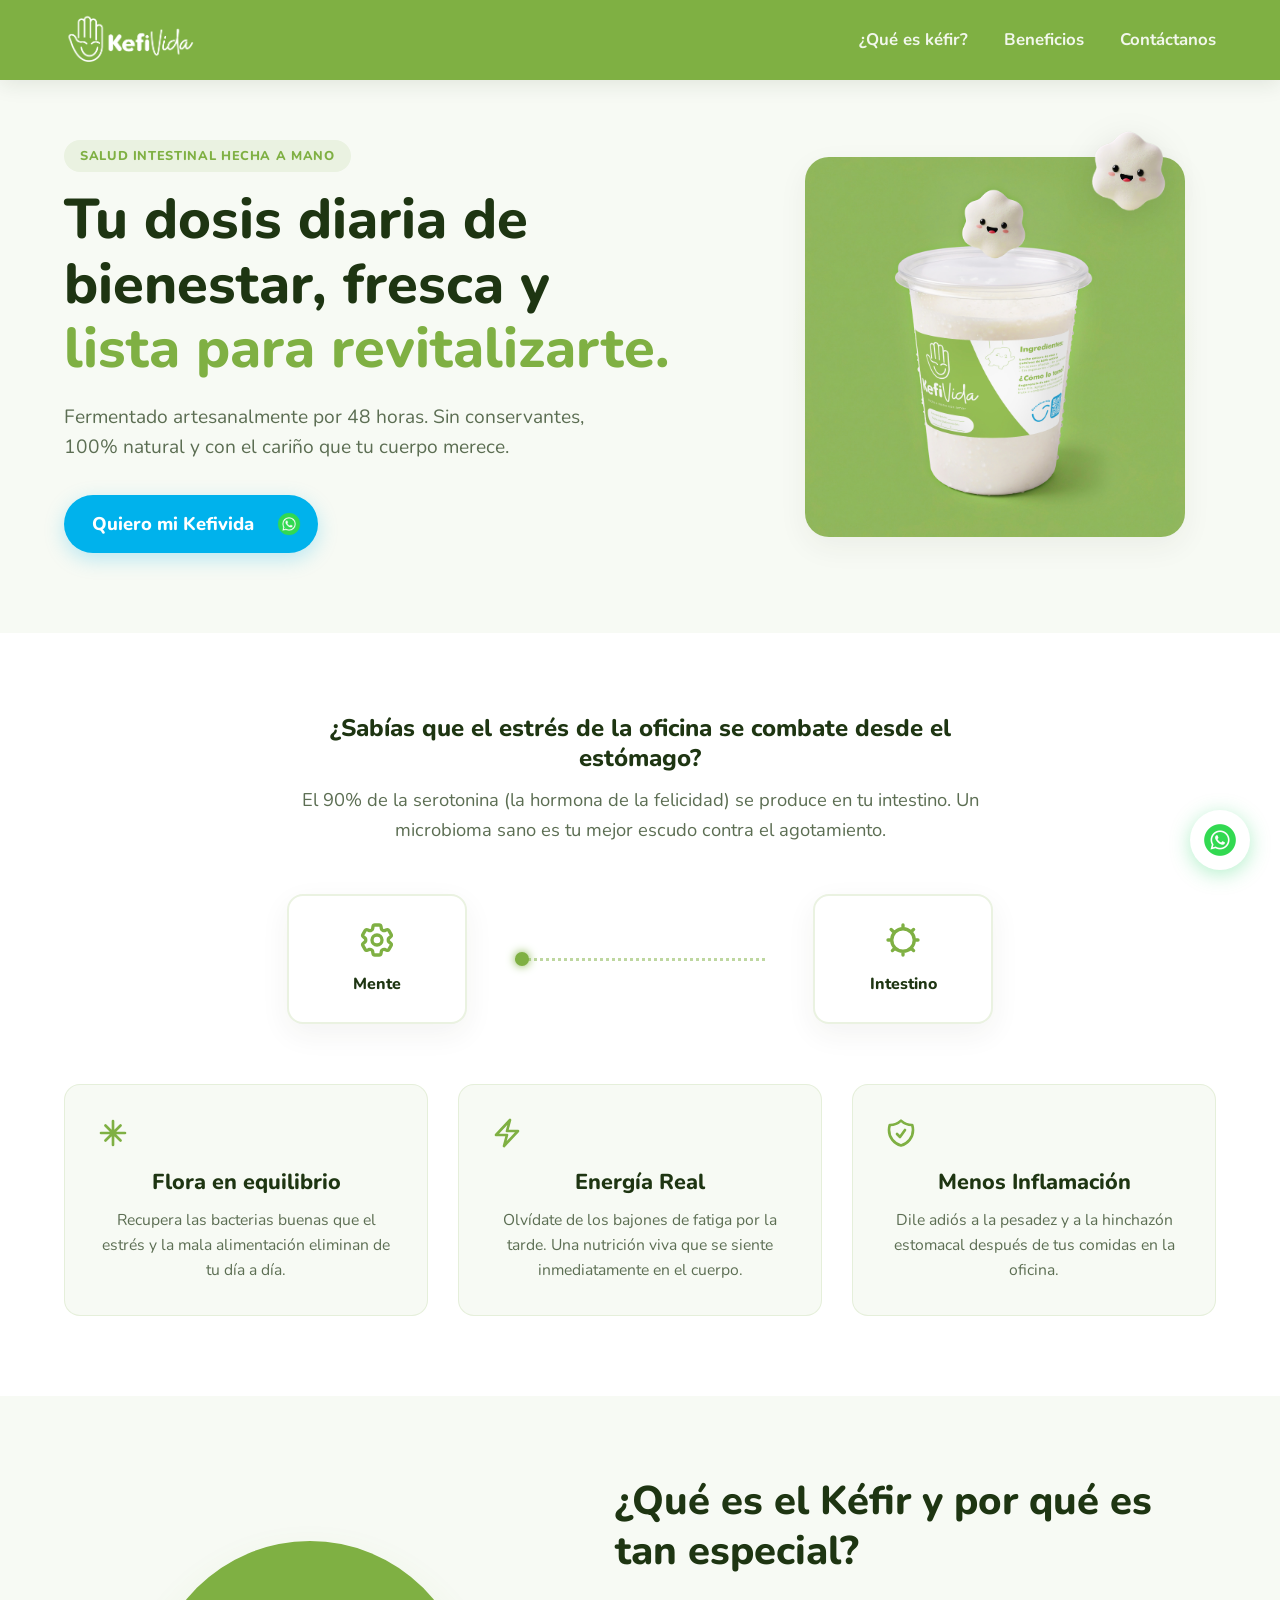
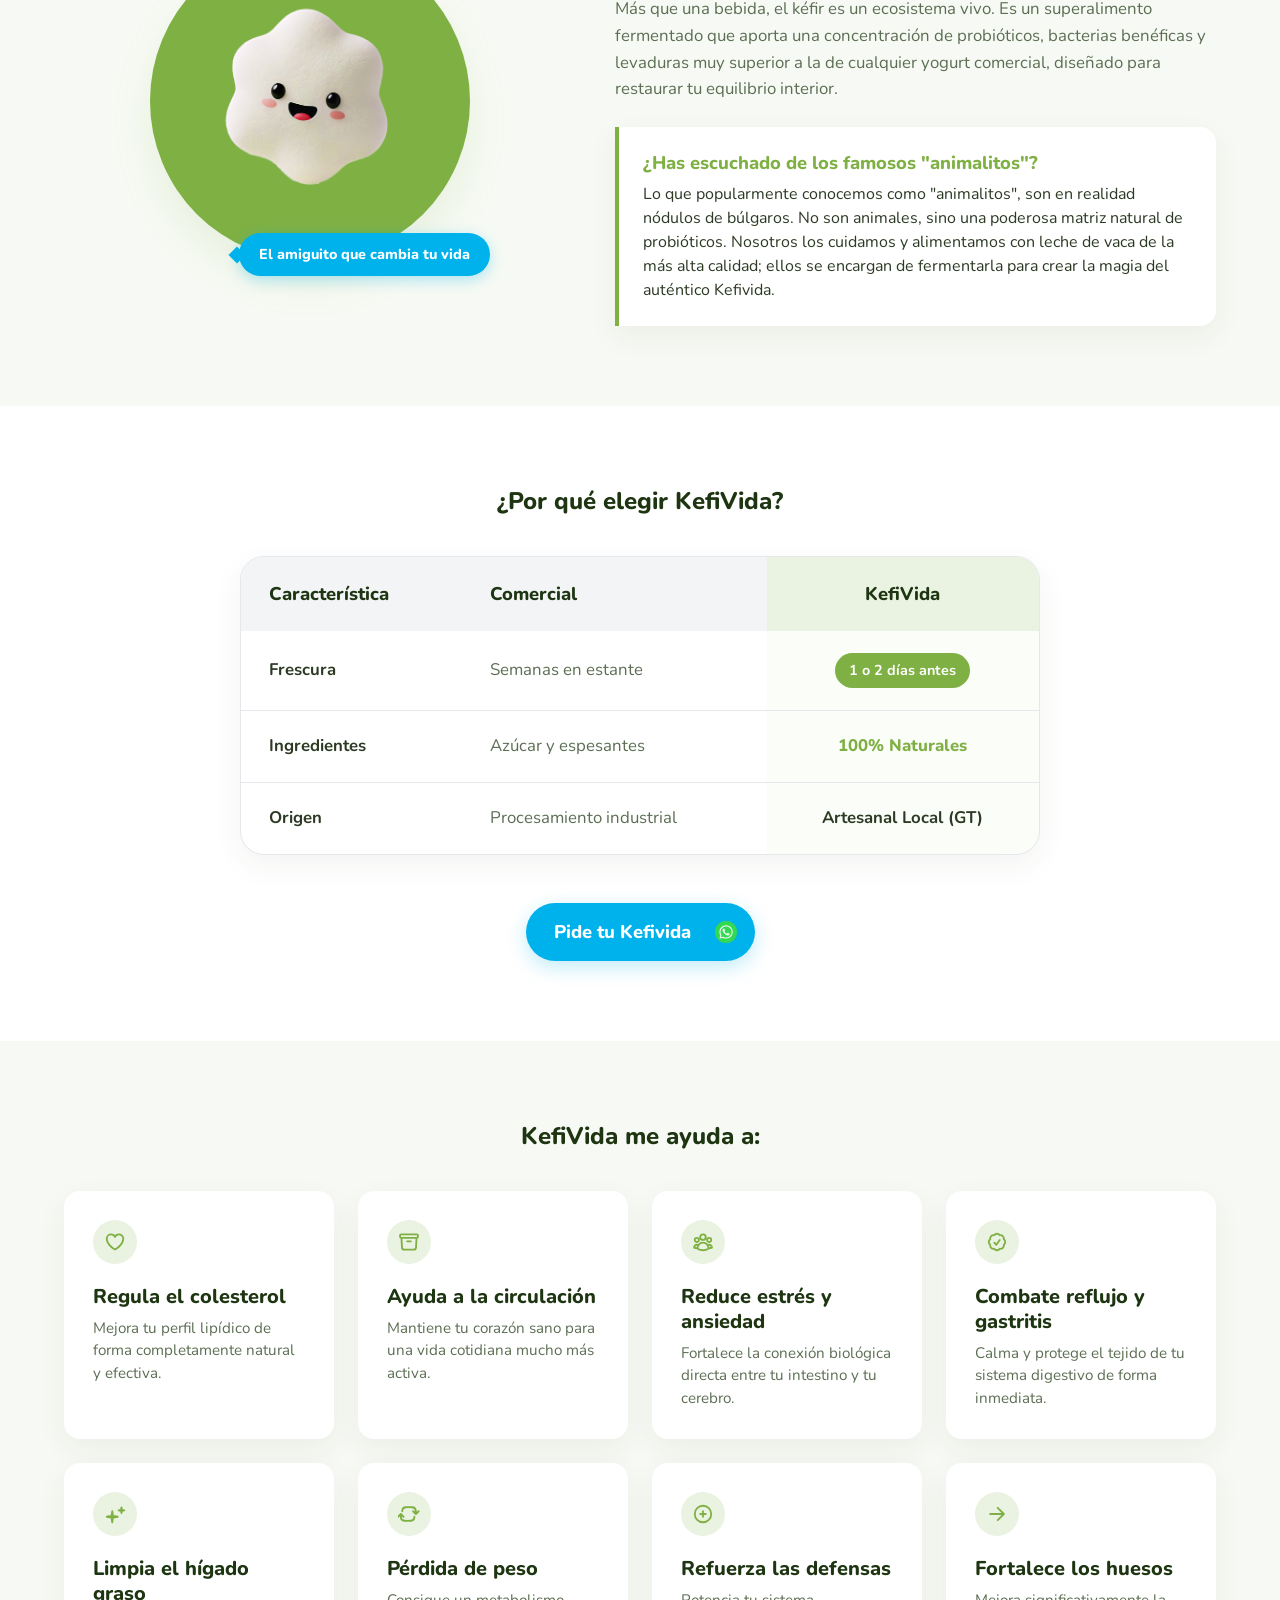
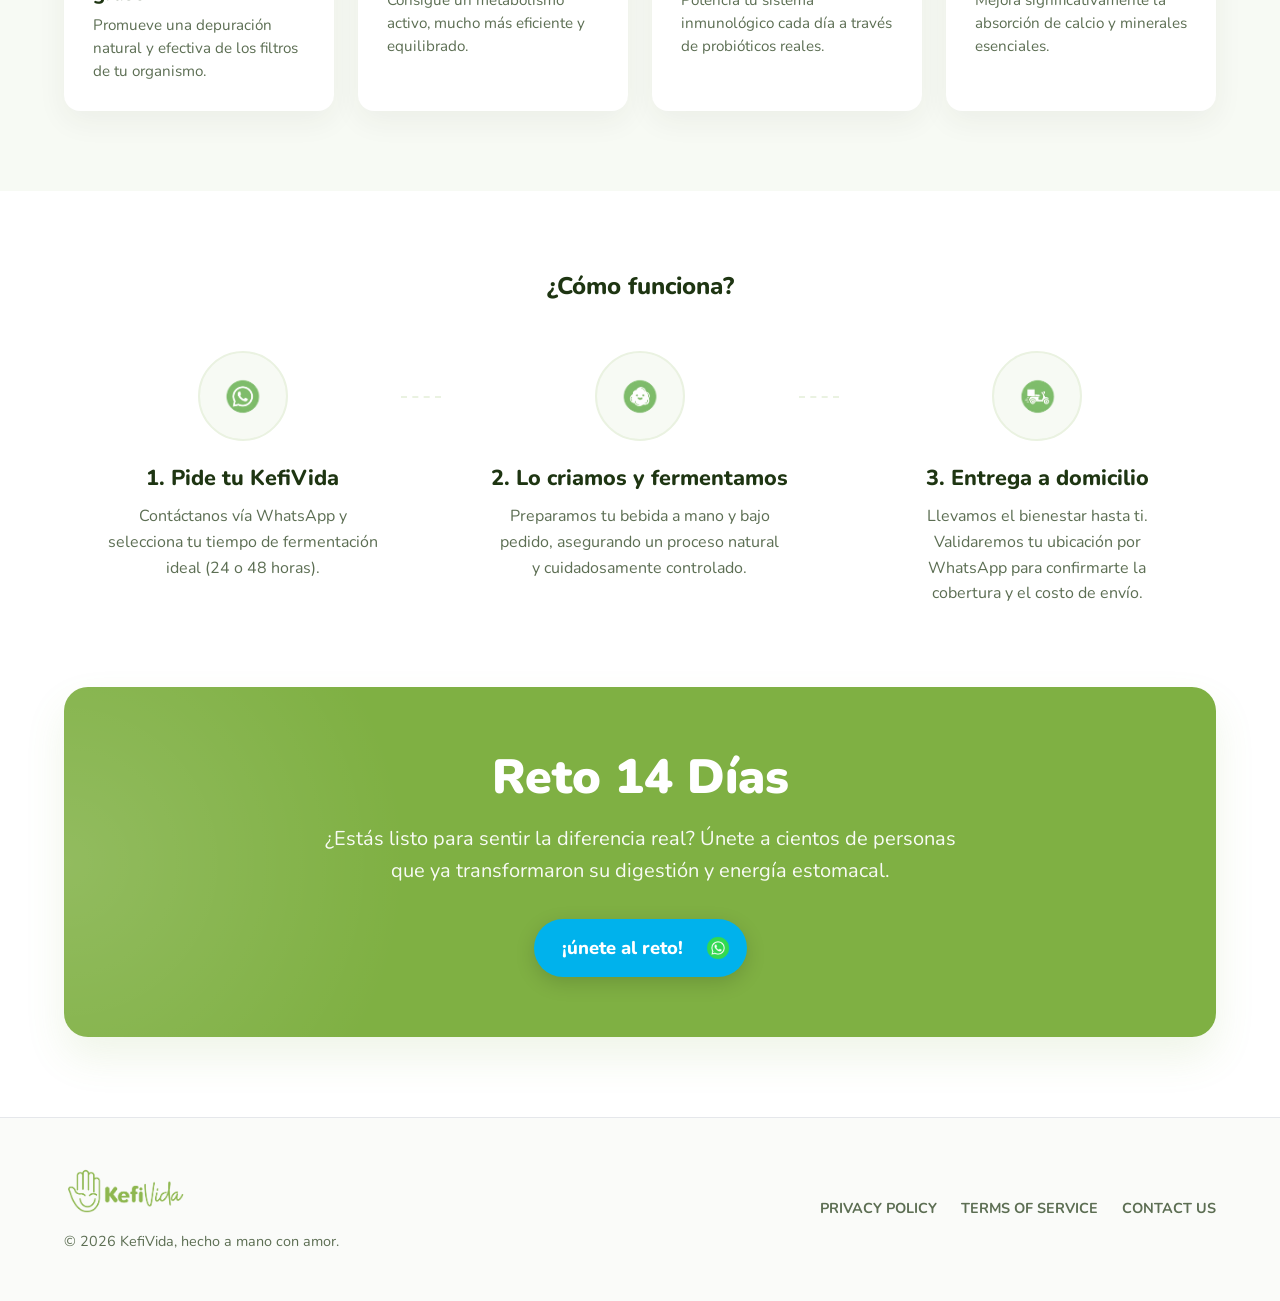
==== index.html @ 8f1ac63b "Add files via upload" ====
<!DOCTYPE html>
<html lang="es">
<head>
  <meta charset="UTF-8">
  <meta name="viewport" content="width=device-width, initial-scale=1.0">
  <!-- EDITAR TEXTO: Título en pestaña del navegador y SEO -->
  <title>KefiVida - Tu dosis diaria de bienestar, fresca y en tu puerta</title>
  <!-- EDITAR TEXTO: Descripción SEO en buscadores -->
  <meta name="description" content="KefiVida: Kéfir fermentado artesanalmente por 48 horas. Sin conservantes, 100% natural. Regula tu digestión, mejora tu energía y reduce el estrés de la oficina.">
  
  <!-- Open Graph / Social Media Preview -->
  <meta property="og:title" content="KefiVida - Kéfir de Calidad Artesanal">
  <meta property="og:description" content="Salud intestinal hecha a mano. Tu dosis diaria de bienestar, fresca y en la puerta de tu casa en Guatemala.">
  <meta property="og:image" content="./Fotos/Foto KefiVida.jpg">
  <meta property="og:type" content="website">

  <!-- Stylesheet -->
  <link rel="stylesheet" href="style.css">
</head>
<body>

  <!-- HEADER / CINTILLO DE INICIO VERDE -->
  <header>
    <div class="container navbar">
      <a href="#inicio" class="logo" aria-label="KefiVida Inicio">
        <!-- Logo horizontal blanco oficial -->
        <img src="./Fotos/Logo Horizontal_Blanco.png" alt="Logo de KefiVida" class="logo-header">
      </a>
      <nav aria-label="Navegación principal">
        <ul class="nav-menu">
          <!-- EDITAR TEXTO: Enlaces del menú (3 botones coherentes con el wireframe) -->
          <li class="nav-item"><a href="#que-es-kefir" class="nav-link">¿Qué es kéfir?</a></li>
          <li class="nav-item"><a href="#beneficios" class="nav-link">Beneficios</a></li>
          <li class="nav-item"><a href="https://wa.link/0gh0eg" class="nav-link" target="_blank" rel="noopener">Contáctanos</a></li>
        </ul>
      </nav>
      <button class="hamburger" aria-label="Abrir menú de navegación" aria-expanded="false">
        <span class="bar"></span>
        <span class="bar"></span>
        <span class="bar"></span>
      </button>
    </div>
  </header>

  <!-- HERO SECTION -->
  <section class="hero" id="inicio">
    <div class="container hero-grid">
      <div class="hero-content">
        <!-- EDITAR TEXTO: Cintillo/Badge pequeño arriba del título -->
        <span class="badge-small">Salud intestinal hecha a mano</span>
        
        <!-- EDITAR TEXTO: Título Principal del Hero -->
        <h1 class="hero-title">Tu dosis diaria de bienestar, fresca y <span>lista para revitalizarte.</span></h1>
        
        <!-- EDITAR TEXTO: Descripción o Subtítulo del Hero -->
        <p class="hero-desc">Fermentado artesanalmente por 48 horas. Sin conservantes, 100% natural y con el cariño que tu cuerpo merece.</p>
        
        <!-- Botón CTA con formato de cápsula celeste e imagen de WhatsApp oficial a la derecha -->
        <a href="https://wa.link/0gh0eg" class="btn-primary" target="_blank" rel="noopener">
          <!-- EDITAR TEXTO: Texto del botón principal -->
          Quiero mi Kefivida
          <span class="wa-icon-circle">
            <img src="./Fotos/logo whatsapp.webp" alt="WhatsApp">
          </span>
        </a>
      </div>
      <div class="hero-image-container">
        <div class="hero-bg-blob"></div>
        <div class="hero-img-wrapper">
          <img src="./Fotos/Foto KefiVida.jpg" alt="Envase de KefiVida fresco" class="hero-product-img">
          <!-- Mascota flotante -->
          <img src="./Fotos/Nódulo.png" alt="Mascota KefiVida" class="hero-mascot-img">
        </div>
      </div>
    </div>
  </section>

  <!-- STRESS & INTESTINE CONNECTION -->
  <section class="stress-section section-padding fade-in-section" id="que-es-kefir">
    <div class="container text-center">
      <div class="stress-header">
        <!-- EDITAR TEXTO: Pregunta/Título de Sección de Estrés -->
        <h2>¿Sabías que el estrés de la oficina se combate desde el estómago?</h2>
        <!-- EDITAR TEXTO: Descripción de la relación estrés e intestino -->
        <p>El 90% de la serotonina (la hormona de la felicidad) se produce en tu intestino. Un microbioma sano es tu mejor escudo contra el agotamiento.</p>
      </div>

      <!-- Brain-Gut Connector Graphic -->
      <div class="diagram-container">
        <div class="diagram-node">
          <!-- Brain / Mind SVG Icon -->
          <svg fill="none" stroke="currentColor" stroke-width="2" viewBox="0 0 24 24" xmlns="http://www.w3.org/2000/svg">
            <path stroke-linecap="round" stroke-linejoin="round" d="M9.594 3.94c.09-.542.56-.94 1.11-.94h2.593c.55 0 1.02.398 1.11.94l.213 1.281c.063.374.313.686.645.87.074.04.147.083.22.127.324.196.72.257 1.075.124l1.217-.456a1.125 1.125 0 0 1 1.37.49l1.296 2.247a1.125 1.125 0 0 1-.26 1.43l-1.003.828c-.293.241-.438.613-.43.992a7.723 7.723 0 0 1 0 .255c-.008.378.137.75.43.991l1.004.827c.424.35.534.954.26 1.43l-1.297 2.247a1.125 1.125 0 0 1-1.369.491l-1.217-.456c-.355-.133-.75-.072-1.076.124a6.47 6.47 0 0 1-.22.128c-.331.183-.581.495-.644.869l-.213 1.281c-.09.543-.56.94-1.11.94h-2.594c-.55 0-1.019-.398-1.11-.94l-.213-1.281c-.062-.374-.312-.686-.644-.87a6.52 6.52 0 0 1-.22-.127c-.325-.196-.72-.257-1.076-.124l-1.217.456a1.125 1.125 0 0 1-1.369-.49l-1.297-2.247a1.125 1.125 0 0 1 .26-1.43l1.004-.827c.292-.24.437-.613.43-.991a6.932 6.932 0 0 1 0-.255c.007-.38-.138-.751-.43-.992l-1.004-.827a1.125 1.125 0 0 1-.26-1.43l1.297-2.247a1.125 1.125 0 0 1 1.37-.491l1.216.456c.356.133.751.072 1.076-.124.072-.044.146-.086.22-.128.332-.183.582-.495.644-.869l.214-1.28Z"></path>
            <path stroke-linecap="round" stroke-linejoin="round" d="M15 12a3 3 0 1 1-6 0 3 3 0 0 1 6 0Z"></path>
          </svg>
          <!-- EDITAR TEXTO: Nodo Mente -->
          <span>Mente</span>
        </div>
        <div class="diagram-connector">
          <div class="dotted-line"></div>
          <div class="pulse-dot"></div>
        </div>
        <div class="diagram-node">
          <!-- Intestines SVG Icon -->
          <svg fill="none" stroke="currentColor" stroke-width="2" viewBox="0 0 24 24" xmlns="http://www.w3.org/2000/svg">
            <path stroke-linecap="round" stroke-linejoin="round" d="M12 3v2.25m6.364.386-1.591 1.591M21 12h-2.25m-.386 6.364-1.591-1.591M12 18.75V21m-4.773-4.227-1.591 1.591M3 12h2.25m-.386-6.364 1.591 1.591M12 18.75c-3.728 0-6.75-3.022-6.75-6.75S8.272 5.25 12 5.25 18.75 8.272 18.75 12s-3.022 6.75-6.75 6.75Z"></path>
          </svg>
          <!-- EDITAR TEXTO: Nodo Intestino -->
          <span>Intestino</span>
        </div>
      </div>

      <!-- State cards -->
      <div class="stress-cards">
        <div class="stress-card">
          <div class="stress-card-icon">
            <svg fill="none" stroke="currentColor" stroke-width="2" viewBox="0 0 24 24" xmlns="http://www.w3.org/2000/svg">
              <path stroke-linecap="round" stroke-linejoin="round" d="M12 3v18M3 12h18M6.343 6.343l11.314 11.314M6.343 17.657l11.314-11.314"></path>
            </svg>
          </div>
          <!-- EDITAR TEXTO: Tarjeta 1 - Título -->
          <h3>Flora en equilibrio</h3>
          <!-- EDITAR TEXTO: Tarjeta 1 - Descripción -->
          <p>Recupera las bacterias buenas que el estrés y la mala alimentación eliminan de tu día a día.</p>
        </div>
        <div class="stress-card">
          <div class="stress-card-icon">
            <svg fill="none" stroke="currentColor" stroke-width="2" viewBox="0 0 24 24" xmlns="http://www.w3.org/2000/svg">
              <path stroke-linecap="round" stroke-linejoin="round" d="M3.75 13.5l10.5-11.25L12 10.5h8.25L9.75 21.75 12 13.5H3.75z"></path>
            </svg>
          </div>
          <!-- EDITAR TEXTO: Tarjeta 2 - Título -->
          <h3>Energía Real</h3>
          <!-- EDITAR TEXTO: Tarjeta 2 - Descripción -->
          <p>Olvídate de los bajones de fatiga por la tarde. Una nutrición viva que se siente inmediatamente en el cuerpo.</p>
        </div>
        <div class="stress-card">
          <div class="stress-card-icon">
            <svg fill="none" stroke="currentColor" stroke-width="2" viewBox="0 0 24 24" xmlns="http://www.w3.org/2000/svg">
              <path stroke-linecap="round" stroke-linejoin="round" d="M9 12.75L11.25 15 15 9.75m-3-7.036A11.959 11.959 0 013.598 6 11.99 11.99 0 003 9.749c0 5.592 3.824 10.29 9 11.623 5.176-1.332 9-6.03 9-11.622 0-1.31-.21-2.57-.598-3.751h-.152c-3.196 0-6.1-1.248-8.25-3.285z"></path>
            </svg>
          </div>
          <!-- EDITAR TEXTO: Tarjeta 3 - Título -->
          <h3>Menos Inflamación</h3>
          <!-- EDITAR TEXTO: Tarjeta 3 - Descripción -->
          <p>Dile adiós a la pesadez y a la hinchazón estomacal después de tus comidas en la oficina.</p>
        </div>
      </div>
    </div>
  </section>

  <!-- WHAT IS KEFIR & MASCOT -->
  <section class="about-section section-padding fade-in-section">
    <div class="container about-grid">
      <div class="about-image-wrapper">
        <div class="about-circle-bg">
          <!-- Mascota con animaciones de entrada, caricia y clic -->
          <img src="./Fotos/Nódulo.png" alt="El amiguito KefiVida" class="about-mascot-img">
          <!-- EDITAR TEXTO: Globo de diálogo de la mascota -->
          <div class="speech-bubble">El amiguito que cambia tu vida</div>
        </div>
      </div>
      <div class="about-content">
        <!-- EDITAR TEXTO: Título sección informativa -->
        <h2>¿Qué es el Kéfir y por qué es tan especial?</h2>
        <!-- EDITAR TEXTO: Párrafo sección informativa -->
        <p>Más que una bebida, el kéfir es un ecosistema vivo. Es un superalimento fermentado que aporta una concentración de probióticos, bacterias benéficas y levaduras muy superior a la de cualquier yogurt comercial, diseñado para restaurar tu equilibrio interior.</p>
        
        <div class="callout-box">
          <!-- EDITAR TEXTO: Título caja destacada (búlgaros) -->
          <h4>¿Has escuchado de los famosos "animalitos"?</h4>
          <!-- EDITAR TEXTO: Contenido caja destacada -->
          <p>Lo que popularmente conocemos como "animalitos", son en realidad nódulos de búlgaros. No son animales, sino una poderosa matriz natural de probióticos. Nosotros los cuidamos y alimentamos con leche de vaca de la más alta calidad; ellos se encargan de fermentarla para crear la magia del auténtico Kefivida.</p>
        </div>
      </div>
    </div>
  </section>

  <!-- COMPARISON TABLE SECTION -->
  <section class="comparison-section section-padding fade-in-section">
    <div class="container text-center">
      <!-- EDITAR TEXTO: Título sección comparativa -->
      <h2>¿Por qué elegir KefiVida?</h2>
      
      <div class="table-wrapper">
        <table class="comparison-table">
          <thead>
            <tr>
              <!-- EDITAR TEXTO: Encabezados de la tabla -->
              <th>Característica</th>
              <th>Comercial</th>
              <th>KefiVida</th>
            </tr>
          </thead>
          <tbody>
            <tr>
              <!-- EDITAR TEXTO: Fila Frescura -->
              <td><strong>Frescura</strong></td>
              <td>Semanas en estante</td>
              <td><span class="badge-green">1 o 2 días antes</span></td>
            </tr>
            <tr>
              <!-- EDITAR TEXTO: Fila Ingredientes -->
              <td><strong>Ingredientes</strong></td>
              <td>Azúcar y espesantes</td>
              <td><span class="text-green-bold">100% Naturales</span></td>
            </tr>
            <tr>
              <!-- EDITAR TEXTO: Fila Origen -->
              <td><strong>Origen</strong></td>
              <td>Procesamiento industrial</td>
              <td>Artesanal Local (GT)</td>
            </tr>
          </tbody>
        </table>
      </div>

      <!-- Botón CTA con formato de cápsula celeste e imagen de WhatsApp oficial a la derecha -->
      <a href="https://wa.link/0gh0eg" class="btn-primary" target="_blank" rel="noopener">
        <!-- EDITAR TEXTO: Texto del botón de la tabla -->
        Pide tu Kefivida
        <span class="wa-icon-circle">
          <img src="./Fotos/logo whatsapp.webp" alt="WhatsApp">
        </span>
      </a>
    </div>
  </section>

  <!-- BENEFITS GRID -->
  <section class="benefits-section section-padding fade-in-section" id="beneficios">
    <div class="container">
      <!-- EDITAR TEXTO: Título sección de beneficios -->
      <h2 class="text-center benefits-title">KefiVida me ayuda a:</h2>
      
      <div class="benefits-grid">
        <!-- Benefit 1: Colesterol -->
        <div class="benefit-card">
          <div class="benefit-icon">
            <svg fill="none" stroke="currentColor" stroke-width="2" viewBox="0 0 24 24" xmlns="http://www.w3.org/2000/svg">
              <path stroke-linecap="round" stroke-linejoin="round" d="M21 8.25c0-2.485-2.099-4.5-4.688-4.5-1.935 0-3.597 1.126-4.312 2.733-.715-1.607-2.377-2.733-4.313-2.733C5.1 3.75 3 5.765 3 8.25c0 7.22 9 12 9 12s9-4.78 9-12z"></path>
            </svg>
          </div>
          <!-- EDITAR TEXTO: Beneficio 1 -->
          <h3>Regula el colesterol</h3>
          <p>Mejora tu perfil lipídico de forma completamente natural y efectiva.</p>
        </div>

        <!-- Benefit 2: Circulación -->
        <div class="benefit-card">
          <div class="benefit-icon">
            <svg fill="none" stroke="currentColor" stroke-width="2" viewBox="0 0 24 24" xmlns="http://www.w3.org/2000/svg">
              <path stroke-linecap="round" stroke-linejoin="round" d="M20.25 7.5l-.625 10.632a2.25 2.25 0 01-2.247 2.118H6.622a2.25 2.25 0 01-2.247-2.118L3.75 7.5M10 11.25h4M3.375 7.5h17.25c.621 0 1.125-.504 1.125-1.125v-1.5c0-.621-.504-1.125-1.125-1.125H3.375c-.621 0-1.125.504-1.125 1.125v1.5c0 .621.504 1.125 1.125 1.125z"></path>
            </svg>
          </div>
          <!-- EDITAR TEXTO: Beneficio 2 -->
          <h3>Ayuda a la circulación</h3>
          <p>Mantiene tu corazón sano para una vida cotidiana mucho más activa.</p>
        </div>

        <!-- Benefit 3: Estrés y Ansiedad -->
        <div class="benefit-card">
          <div class="benefit-icon">
            <svg fill="none" stroke="currentColor" stroke-width="2" viewBox="0 0 24 24" xmlns="http://www.w3.org/2000/svg">
              <path stroke-linecap="round" stroke-linejoin="round" d="M18 18.72a9.094 9.094 0 003.741-.479 3 3 0 00-4.682-2.72m.94 3.198l.001.031c0 .225-.012.447-.037.666A11.944 11.944 0 0112 21c-2.17 0-4.207-.576-5.963-1.584A6.062 6.062 0 016 18.719m12 0a5.971 5.971 0 00-.941-3.197m0 0A5.995 5.995 0 0012 12.75a5.995 5.995 0 00-5.058 2.772m0 0a3 3 0 00-4.681 2.72 8.986 8.986 0 003.74.477m.94-3.197a5.971 5.971 0 00-.94 3.197M15 6.75a3 3 0 11-6 0 3 3 0 016 0zm6 3a2.25 2.25 0 11-4.5 0 2.25 2.25 0 014.5 0zm-13.5 0a2.25 2.25 0 11-4.5 0 2.25 2.25 0 014.5 0z"></path>
            </svg>
          </div>
          <!-- EDITAR TEXTO: Beneficio 3 -->
          <h3>Reduce estrés y ansiedad</h3>
          <p>Fortalece la conexión biológica directa entre tu intestino y tu cerebro.</p>
        </div>

        <!-- Benefit 4: Reflujo y Gastritis -->
        <div class="benefit-card">
          <div class="benefit-icon">
            <svg fill="none" stroke="currentColor" stroke-width="2" viewBox="0 0 24 24" xmlns="http://www.w3.org/2000/svg">
              <path stroke-linecap="round" stroke-linejoin="round" d="M9 12.75L11.25 15 15 9.75M21 12c0 1.268-.63 2.39-1.593 3.068a3.745 3.745 0 01-1.043 3.296 3.745 3.745 0 01-3.296 1.043A3.745 3.745 0 0112 21c-1.268 0-2.39-.63-3.068-1.593a3.746 3.746 0 01-3.296-1.043 3.745 3.745 0 01-1.043-3.296A3.745 3.745 0 013 12c0-1.268.63-2.39 1.593-3.068a3.745 3.745 0 011.043-3.296 3.746 3.746 0 013.296-1.043A3.746 3.746 0 0112 3c1.268 0 2.39.63 3.068 1.593a3.746 3.746 0 013.296 1.043 3.746 3.746 0 011.043 3.296A3.745 3.745 0 0121 12z"></path>
            </svg>
          </div>
          <!-- EDITAR TEXTO: Beneficio 4 -->
          <h3>Combate reflujo y gastritis</h3>
          <p>Calma y protege el tejido de tu sistema digestivo de forma inmediata.</p>
        </div>

        <!-- Benefit 5: Hígado Graso -->
        <div class="benefit-card">
          <div class="benefit-icon">
            <svg fill="none" stroke="currentColor" stroke-width="2" viewBox="0 0 24 24" xmlns="http://www.w3.org/2000/svg">
              <path stroke-linecap="round" stroke-linejoin="round" d="M9.813 15.904L9 21l-.813-5.096L3 15l5.187-.813L9 9l.813 5.187L15 15l-5.187.813zM19.071 4.929l-.429 2.679-2.679.429 2.679.429.429 2.679.429-2.679 2.679-.429-2.679-.429-.429-2.679z"></path>
            </svg>
          </div>
          <!-- EDITAR TEXTO: Beneficio 5 -->
          <h3>Limpia el hígado graso</h3>
          <p>Promueve una depuración natural y efectiva de los filtros de tu organismo.</p>
        </div>

        <!-- Benefit 6: Peso -->
        <div class="benefit-card">
          <div class="benefit-icon">
            <svg fill="none" stroke="currentColor" stroke-width="2" viewBox="0 0 24 24" xmlns="http://www.w3.org/2000/svg">
              <path stroke-linecap="round" stroke-linejoin="round" d="M19.5 12c0-1.232-.046-2.453-.138-3.662a4.006 4.006 0 00-3.7-3.7 48.656 48.656 0 00-7.324 0 4.006 4.006 0 00-3.7 3.7c-.017.22-.032.441-.046.662M19.5 12l3-3m-3 3l-3-3M3 12c0 1.232.046 2.453.138 3.662a4.006 4.006 0 003.7 3.7 48.656 48.656 0 007.324 0 4.006 4.006 0 003.7-3.7c.017-.22.032-.441.046-.662M3 12l3 3m-3-3l-3 3"></path>
            </svg>
          </div>
          <!-- EDITAR TEXTO: Beneficio 6 -->
          <h3>Pérdida de peso</h3>
          <p>Consigue un metabolismo activo, mucho más eficiente y equilibrado.</p>
        </div>

        <!-- Benefit 7: Defensas -->
        <div class="benefit-card">
          <div class="benefit-icon">
            <svg fill="none" stroke="currentColor" stroke-width="2" viewBox="0 0 24 24" xmlns="http://www.w3.org/2000/svg">
              <path stroke-linecap="round" stroke-linejoin="round" d="M12 9v6m3-3H9m12 0a9 9 0 11-18 0 9 9 0 0118 0z"></path>
            </svg>
          </div>
          <!-- EDITAR TEXTO: Beneficio 7 -->
          <h3>Refuerza las defensas</h3>
          <p>Potencia tu sistema inmunológico cada día a través de probióticos reales.</p>
        </div>

        <!-- Benefit 8: Huesos -->
        <div class="benefit-card">
          <div class="benefit-icon">
            <svg fill="none" stroke="currentColor" stroke-width="2" viewBox="0 0 24 24" xmlns="http://www.w3.org/2000/svg">
              <path stroke-linecap="round" stroke-linejoin="round" d="M4.5 12h15m0 0l-6.75-6.75M19.5 12l-6.75 6.75"></path>
            </svg>
          </div>
          <!-- EDITAR TEXTO: Beneficio 8 -->
          <h3>Fortalece los huesos</h3>
          <p>Mejora significativamente la absorción de calcio y minerales esenciales.</p>
        </div>
      </div>
    </div>
  </section>

  <!-- HOW IT WORKS SECTION -->
  <section class="how-section section-padding fade-in-section" id="como-funciona">
    <div class="container text-center">
      <!-- EDITAR TEXTO: Título de cómo funciona -->
      <h2>¿Cómo funciona?</h2>
      
      <div class="how-steps">
        <div class="how-step">
          <!-- Círculo que contiene la nueva imagen oficial de Pedido por WhatsApp -->
          <div class="how-icon-wrapper">
            <img src="./Fotos/Icono_Pedido por whatsapp.png" alt="Icono de pedido por WhatsApp" class="how-step-icon">
          </div>
          <!-- EDITAR TEXTO: Paso 1 -->
          <h3>1. Pide tu KefiVida</h3>
          <p>Contáctanos vía WhatsApp y selecciona tu tiempo de fermentación ideal (24 o 48 horas).</p>
        </div>

        <div class="how-step">
          <!-- Círculo que contiene la nueva imagen oficial de Preparación -->
          <div class="how-icon-wrapper">
            <img src="./Fotos/Icono_Preparación.png" alt="Icono de preparación" class="how-step-icon">
          </div>
          <!-- EDITAR TEXTO: Paso 2 (Corregido ortográficamente) -->
          <h3>2. Lo criamos y fermentamos</h3>
          <p>Preparamos tu bebida a mano y bajo pedido, asegurando un proceso natural y cuidadosamente controlado.</p>
        </div>

        <div class="how-step">
          <!-- Círculo que contiene la nueva imagen oficial de Delivery -->
          <div class="how-icon-wrapper">
            <img src="./Fotos/Icono_Delivery.png" alt="Icono de delivery" class="how-step-icon">
          </div>
          <!-- EDITAR TEXTO: Paso 3 (Corregido ortográficamente) -->
          <h3>3. Entrega a domicilio</h3>
          <p>Llevamos el bienestar hasta ti. Validaremos tu ubicación por WhatsApp para confirmarte la cobertura y el costo de envío.</p>
        </div>
      </div>
    </div>
  </section>

  <!-- CTA RETO 14 DIAS -->
  <section class="cta-section container fade-in-section">
    <div class="cta-box">
      <!-- EDITAR TEXTO: Título del reto -->
      <h2>Reto 14 Días</h2>
      <!-- EDITAR TEXTO: Subtítulo del reto -->
      <p>¿Estás listo para sentir la diferencia real? Únete a cientos de personas que ya transformaron su digestión y energía estomacal.</p>
      
      <!-- Botón CTA con formato de cápsula celeste e imagen de WhatsApp oficial a la derecha -->
      <a href="https://wa.link/0gh0eg" class="btn-primary" target="_blank" rel="noopener">
        <!-- EDITAR TEXTO: Texto del botón del reto -->
        ¡únete al reto!
        <span class="wa-icon-circle">
          <img src="./Fotos/logo whatsapp.webp" alt="WhatsApp">
        </span>
      </a>
    </div>
  </section>

  <!-- FLOATING WHATSAPP BUTTON -->
  <a href="https://wa.link/0gh0eg" class="whatsapp-float" target="_blank" rel="noopener" aria-label="Enviar mensaje por WhatsApp">
    <img src="./Fotos/logo whatsapp.webp" alt="WhatsApp">
  </a>

  <!-- FOOTER -->
  <footer>
    <div class="container footer-content">
      <div class="footer-left">
        <a href="#inicio" aria-label="KefiVida Logo Footer">
          <!-- Logo horizontal verde original oficial -->
          <img src="./Fotos/Logo Horizontal.png" alt="Logo de KefiVida" class="footer-logo">
        </a>
        <p>&copy; 2026 KefiVida, hecho a mano con amor.</p>
      </div>
      <nav aria-label="Enlaces secundarios y legales">
        <ul class="footer-menu">
          <li><a href="#" class="footer-link">PRIVACY POLICY</a></li>
          <li><a href="#" class="footer-link">TERMS OF SERVICE</a></li>
          <li><a href="https://wa.link/0gh0eg" class="footer-link" target="_blank" rel="noopener">CONTACT US</a></li>
        </ul>
      </nav>
    </div>
  </footer>

  <!-- Script -->
  <script src="app.js"></script>
</body>
</html>
---- style.css ----
@import url('https://fonts.googleapis.com/css2?family=Nunito:wght@400;500;600;700;800;900&display=swap');

:root {
  /* Color Palette */
  --primary: #7FB043;
  --primary-hover: #6C9A35;
  --primary-dark: #1E3512;
  --primary-light: #F7FAF4;
  --primary-soft: #EAF2E1;
  
  /* Buttons CTA Colors */
  --accent: #00B2EC; /* Celeste/Azul brillante del WireFrame */
  --accent-hover: #0093C2;
  --wa-green: #25D366; /* Verde WhatsApp */
  --wa-green-hover: #20BA5A;

  /* Text Colors */
  --text-main: #2C3A24;
  --text-muted: #5C6E53;
  --white: #FFFFFF;
  --gray-light: #F3F4F6;
  --gray-border: #E5E7EB;
  
  /* Layout & Typography */
  --font-family: 'Nunito', sans-serif;
  --max-width: 1200px;
  --radius-sm: 8px;
  --radius-md: 16px;
  --radius-lg: 24px;
  --radius-pill: 50px;
  --shadow: 0 10px 30px rgba(44, 58, 36, 0.06);
  --shadow-hover: 0 20px 40px rgba(127, 176, 67, 0.12);
  --transition: all 0.3s cubic-bezier(0.4, 0, 0.2, 1);
}

/* Reset & Base Styles */
*, *::before, *::after {
  box-sizing: border-box;
  margin: 0;
  padding: 0;
}

html {
  scroll-behavior: smooth;
  font-size: 16px;
}

body {
  font-family: var(--font-family);
  color: var(--text-main);
  background-color: var(--white);
  line-height: 1.6;
  overflow-x: hidden;
  -webkit-font-smoothing: antialiased;
}

h1, h2, h3, h4, h5, h6 {
  font-family: var(--font-family);
  color: var(--primary-dark);
  font-weight: 800; /* Títulos bold/redondeados coherentes */
  line-height: 1.25;
}

a {
  text-decoration: none;
  color: inherit;
  transition: var(--transition);
}

img {
  max-width: 100%;
  height: auto;
  display: block;
}

/* Utilities */
.container {
  width: 100%;
  max-width: var(--max-width);
  margin: 0 auto;
  padding: 0 24px;
}

.text-center {
  text-align: center;
}

.section-padding {
  padding: 80px 0;
}

@media (max-width: 768px) {
  .section-padding {
    padding: 60px 0;
  }
}

/* Badge */
.badge-small {
  display: inline-block;
  font-size: 0.8rem;
  font-weight: 800;
  text-transform: uppercase;
  letter-spacing: 0.05em;
  color: var(--primary);
  background-color: var(--primary-soft);
  padding: 6px 16px;
  border-radius: var(--radius-pill);
  margin-bottom: 16px;
}

/* Buttons CTA: Cápsula celeste con círculo de WhatsApp a la derecha */
.btn-primary {
  display: inline-flex;
  align-items: center;
  justify-content: center;
  gap: 14px;
  background-color: var(--accent);
  color: var(--white);
  font-weight: 800;
  font-size: 1.15rem;
  padding: 8px 8px 8px 28px; /* Padding reducido a la derecha por el círculo */
  border-radius: var(--radius-pill);
  border: none;
  cursor: pointer;
  box-shadow: 0 6px 20px rgba(0, 178, 236, 0.25);
  transition: var(--transition);
}

.btn-primary:hover {
  background-color: var(--accent-hover);
  transform: translateY(-2px);
  box-shadow: 0 8px 25px rgba(0, 178, 236, 0.35);
}

/* Círculo del WhatsApp oficial dentro del botón */
.btn-primary .wa-icon-circle {
  border-radius: 50%;
  width: 42px;
  height: 42px;
  display: flex;
  align-items: center;
  justify-content: center;
  flex-shrink: 0;
  aspect-ratio: 1 / 1;
  overflow: hidden;
  transition: var(--transition);
}

.btn-primary:hover .wa-icon-circle {
  transform: scale(1.05);
}

.btn-primary .wa-icon-circle img {
  width: 100%;
  height: 100%;
  object-fit: contain;
  display: block;
  flex-shrink: 0;
  aspect-ratio: 1 / 1;
}

/* Header & Navbar (Cintillo verde coherente con el WireFrame) */
header {
  position: sticky;
  top: 0;
  background-color: var(--primary); /* Fondo verde sólido */
  z-index: 1000;
  box-shadow: 0 4px 20px rgba(30, 53, 18, 0.1);
  transition: var(--transition);
}

.navbar {
  display: flex;
  align-items: center;
  justify-content: space-between;
  height: 80px;
}

.logo-header {
  height: 56px; /* Agrandado para mayor visibilidad y legibilidad */
  width: auto;
  object-fit: contain;
  display: block;
  transition: var(--transition);
}

.logo-header:hover {
  transform: scale(1.02);
}

.nav-menu {
  display: flex;
  list-style: none;
  gap: 36px;
}

.nav-link {
  font-weight: 700;
  font-size: 1.05rem;
  color: var(--white); /* Textos blancos */
  position: relative;
  opacity: 0.9;
}

.nav-link:hover {
  opacity: 1;
}

.nav-link::after {
  content: '';
  position: absolute;
  bottom: -6px;
  left: 0;
  width: 0;
  height: 3px;
  background-color: var(--white);
  border-radius: var(--radius-pill);
  transition: var(--transition);
}

.nav-link:hover::after {
  width: 100%;
}

.hamburger {
  display: none;
  cursor: pointer;
  border: none;
  background: none;
}

.bar {
  display: block;
  width: 25px;
  height: 3px;
  margin: 5px auto;
  transition: var(--transition);
  background-color: var(--white);
}

@media (max-width: 768px) {
  .navbar {
    height: 70px;
  }
  
  .hamburger {
    display: block;
  }
  
  .hamburger.active .bar:nth-child(2) {
    opacity: 0;
  }
  
  .hamburger.active .bar:nth-child(1) {
    transform: translateY(8px) rotate(45deg);
  }
  
  .hamburger.active .bar:nth-child(3) {
    transform: translateY(-8px) rotate(-45deg);
  }
  
  .nav-menu {
    position: fixed;
    left: -100%;
    top: 70px;
    gap: 0;
    flex-direction: column;
    background-color: var(--primary); /* Fondo verde del menú en móvil */
    border-top: 1px solid rgba(255, 255, 255, 0.1);
    width: 100%;
    text-align: center;
    transition: 0.3s;
    box-shadow: 0 10px 20px rgba(0, 0, 0, 0.08);
    padding: 24px 0;
  }
  
  .nav-menu.active {
    left: 0;
  }
  
  .nav-item {
    margin: 16px 0;
  }
}

/* Hero Section */
.hero {
  background-color: var(--primary-light);
  overflow: hidden;
  padding: 60px 0 80px 0;
}

.hero-grid {
  display: grid;
  grid-template-columns: 1.2fr 0.8fr;
  align-items: center;
  gap: 48px;
}

.hero-title {
  font-size: 3.5rem;
  line-height: 1.15;
  margin-bottom: 20px;
}

.hero-title span {
  position: relative;
  color: var(--primary);
  display: inline-block;
}

.hero-title span::after {
  content: '';
  position: absolute;
  bottom: 4px;
  left: 0;
  width: 100%;
  height: 8px;
  background-color: var(--primary-soft);
  z-index: -1;
}

.hero-desc {
  font-size: 1.2rem;
  color: var(--text-muted);
  margin-bottom: 32px;
  max-width: 540px;
}

.hero-image-container {
  position: relative;
  display: flex;
  justify-content: center;
  align-items: center;
}

.hero-bg-blob {
  position: absolute;
  width: 100%;
  height: 100%;
  max-width: 450px;
  max-height: 450px;
  background: radial-gradient(circle, rgba(210,232,178,0.7) 0%, rgba(247,250,244,0.1) 70%);
  border-radius: 50%;
  z-index: 1;
}

.hero-img-wrapper {
  position: relative;
  z-index: 2;
  width: 100%;
  max-width: 380px;
}

.hero-product-img {
  border-radius: var(--radius-lg);
  box-shadow: var(--shadow);
  transition: var(--transition);
  animation: floatImage 6s ease-in-out infinite;
}

.hero-product-img:hover {
  transform: scale(1.02);
}

.hero-mascot-img {
  position: absolute;
  top: -30px;
  right: 10px;
  width: 90px;
  height: auto;
  z-index: 3;
  animation: floatMascot 4s ease-in-out infinite;
  filter: drop-shadow(0 8px 16px rgba(0,0,0,0.1));
}

@keyframes floatImage {
  0%, 100% { transform: translateY(0); }
  50% { transform: translateY(-10px); }
}

@keyframes floatMascot {
  0%, 100% { transform: translateY(0) rotate(0deg); }
  50% { transform: translateY(-6px) rotate(5deg); }
}

@media (max-width: 992px) {
  .hero-grid {
    grid-template-columns: 1fr;
    gap: 40px;
    text-align: center;
  }
  
  .hero-title {
    font-size: 2.8rem;
  }
  
  .hero-desc {
    margin-left: auto;
    margin-right: auto;
  }
  
  .hero-image-container {
    order: -1;
  }
  
  .hero-img-wrapper {
    max-width: 300px;
  }
}

@media (max-width: 480px) {
  .hero-title {
    font-size: 2.2rem;
  }
}

/* Stress Office Section */
.stress-section {
  background-color: var(--white);
}

.stress-header {
  max-width: 700px;
  margin: 0 auto 50px auto;
}

.stress-header p {
  color: var(--text-muted);
  font-size: 1.15rem;
  margin-top: 12px;
}

.diagram-container {
  display: flex;
  align-items: center;
  justify-content: center;
  gap: 48px;
  margin-bottom: 60px;
  position: relative;
}

.diagram-node {
  background: var(--white);
  border: 2px solid var(--primary-soft);
  border-radius: var(--radius-md);
  padding: 24px 36px;
  display: flex;
  flex-direction: column;
  align-items: center;
  gap: 12px;
  box-shadow: var(--shadow);
  transition: var(--transition);
  z-index: 2;
  width: 180px;
}

.diagram-node:hover {
  transform: translateY(-5px);
  border-color: var(--primary);
  box-shadow: var(--shadow-hover);
}

.diagram-node svg {
  width: 40px;
  height: 40px;
  color: var(--primary);
  flex-shrink: 0;
  aspect-ratio: 1 / 1;
}

.diagram-node span {
  font-weight: 800;
  color: var(--primary-dark);
}

.diagram-connector {
  position: relative;
  flex-grow: 1;
  max-width: 250px;
  height: 2px;
  z-index: 1;
}

.dotted-line {
  width: 100%;
  border-top: 3px dotted var(--primary);
  opacity: 0.5;
}

.pulse-dot {
  position: absolute;
  top: -6px;
  left: 0;
  width: 14px;
  height: 14px;
  background-color: var(--primary);
  border-radius: 50%;
  box-shadow: 0 0 10px var(--primary);
  animation: pulseMove 3s linear infinite;
  flex-shrink: 0;
  aspect-ratio: 1 / 1;
}

@keyframes pulseMove {
  0% { left: 0%; opacity: 0; }
  10% { opacity: 1; }
  90% { opacity: 1; }
  100% { left: 100%; opacity: 0; }
}

@media (max-width: 600px) {
  .diagram-container {
    flex-direction: column;
    gap: 20px;
  }
  
  .diagram-connector {
    transform: rotate(90deg);
    margin: 20px 0;
    max-width: 60px;
  }
}

.stress-cards {
  display: grid;
  grid-template-columns: repeat(3, 1fr);
  gap: 30px;
}

.stress-card {
  background-color: var(--primary-light);
  border-radius: var(--radius-md);
  padding: 32px;
  border: 1px solid rgba(127, 176, 67, 0.15);
  transition: var(--transition);
  position: relative;
  overflow: hidden;
}

.stress-card:hover {
  transform: translateY(-5px);
  box-shadow: var(--shadow-hover);
  background-color: var(--white);
  border-color: var(--primary);
}

.stress-card-icon {
  margin-bottom: 20px;
  color: var(--primary);
}

.stress-card-icon svg {
  width: 32px;
  height: 32px;
  display: block;
  flex-shrink: 0;
  aspect-ratio: 1 / 1;
}

.stress-card h3 {
  font-size: 1.35rem;
  margin-bottom: 12px;
}

.stress-card p {
  color: var(--text-muted);
  font-size: 0.98rem;
}

@media (max-width: 900px) {
  .stress-cards {
    grid-template-columns: 1fr;
  }
}

/* About Kefir Section */
.about-section {
  background-color: var(--primary-light);
}

.about-grid {
  display: grid;
  grid-template-columns: 0.9fr 1.1fr;
  align-items: center;
  gap: 60px;
}

.about-image-wrapper {
  position: relative;
  display: flex;
  justify-content: center;
}

.about-circle-bg {
  width: 320px;
  height: 320px;
  background-color: var(--primary);
  border-radius: 50%;
  display: flex;
  align-items: center;
  justify-content: center;
  position: relative;
  box-shadow: var(--shadow-hover);
}

/* Mascot Animation styling */
.about-mascot-img {
  width: 200px;
  height: auto;
  cursor: pointer;
  /* Estado inicial para la animación de entrada */
  transform: translateX(-150px) rotate(-30deg);
  opacity: 0;
  transition: transform 1.2s cubic-bezier(0.175, 0.885, 0.32, 1.275), opacity 0.8s ease-out, filter 0.3s ease;
}

/* Cuando se añade la clase visible por el scroll */
.about-section.is-visible .about-mascot-img {
  transform: translateX(0) rotate(0deg);
  opacity: 1;
}

/* Animación de caricia en Hover y Tap */
.about-mascot-img:hover,
.about-mascot-img.petted {
  animation: pettingReaction 0.8s ease-in-out;
  filter: brightness(1.15) drop-shadow(0 8px 24px rgba(127, 176, 67, 0.3));
}

@keyframes pettingReaction {
  0%, 100% { transform: scale(1) rotate(0deg); }
  15% { transform: scale(1.18, 0.82) rotate(-5deg); }
  30% { transform: scale(0.85, 1.18) rotate(4deg); }
  45% { transform: scale(1.12, 0.88) rotate(-3deg); }
  60% { transform: scale(0.92, 1.08) rotate(2deg); }
  75% { transform: scale(1.05, 0.95) rotate(-1deg); }
  90% { transform: scale(0.98, 1.02) rotate(0deg); }
}

.speech-bubble {
  position: absolute;
  bottom: -15px;
  right: -20px;
  background-color: var(--accent);
  color: var(--white);
  padding: 10px 20px;
  border-radius: var(--radius-pill);
  font-weight: 800;
  font-size: 0.9rem;
  box-shadow: 0 4px 15px rgba(0, 178, 236, 0.3);
  white-space: nowrap;
}

.speech-bubble::after {
  content: '';
  position: absolute;
  top: 50%;
  left: -8px;
  transform: translateY(-50%) rotate(45deg);
  width: 12px;
  height: 12px;
  background-color: var(--accent);
}

.about-content h2 {
  font-size: 2.5rem;
  margin-bottom: 20px;
}

.about-content p {
  color: var(--text-muted);
  font-size: 1.05rem;
  margin-bottom: 24px;
}

.callout-box {
  background-color: var(--white);
  border-left: 4px solid var(--primary);
  border-radius: 0 var(--radius-md) var(--radius-md) 0;
  padding: 24px;
  box-shadow: var(--shadow);
}

.callout-box h4 {
  color: var(--primary);
  font-size: 1.15rem;
  margin-bottom: 8px;
  font-weight: 800;
}

.callout-box p {
  font-size: 1rem;
  margin-bottom: 0;
  color: var(--text-main);
  line-height: 1.5;
}

@media (max-width: 900px) {
  .about-grid {
    grid-template-columns: 1fr;
    gap: 40px;
  }
  
  .about-image-wrapper {
    order: -1;
  }
}

/* Comparison Section */
.comparison-section {
  background-color: var(--white);
}

.table-wrapper {
  max-width: 800px;
  margin: 40px auto 48px auto;
  background: var(--white);
  border-radius: var(--radius-lg);
  box-shadow: var(--shadow);
  overflow: hidden;
  border: 1px solid var(--gray-border);
}

.comparison-table {
  width: 100%;
  border-collapse: collapse;
  text-align: left;
}

.comparison-table th, .comparison-table td {
  padding: 22px 28px;
  font-size: 1.05rem;
}

.comparison-table th {
  background-color: var(--gray-light);
  font-weight: 800;
  color: var(--primary-dark);
  font-size: 1.15rem;
}

.comparison-table tr {
  border-bottom: 1px solid var(--gray-border);
}

.comparison-table tr:last-child {
  border-bottom: none;
}

/* Column highlighting for KefiVida */
.comparison-table th:nth-child(3) {
  background-color: var(--primary-soft);
  color: var(--primary-dark);
  text-align: center;
}

.comparison-table td:nth-child(3) {
  background-color: rgba(127, 176, 67, 0.03);
  text-align: center;
  font-weight: 700;
}

.comparison-table td:nth-child(2) {
  color: var(--text-muted);
}

/* Badges inside table */
.badge-green {
  display: inline-block;
  background-color: var(--primary);
  color: var(--white);
  padding: 6px 14px;
  border-radius: var(--radius-pill);
  font-size: 0.9rem;
  font-weight: 700;
}

.text-green-bold {
  color: var(--primary);
  font-weight: 800;
}

@media (max-width: 600px) {
  .comparison-table th, .comparison-table td {
    padding: 14px 16px;
    font-size: 0.95rem;
  }
}

/* Benefits Section */
.benefits-section {
  background-color: var(--primary-light);
}

.benefits-title {
  margin-bottom: 40px;
}

.benefits-grid {
  display: grid;
  grid-template-columns: repeat(4, 1fr);
  gap: 24px;
}

.benefit-card {
  background-color: var(--white);
  border-radius: var(--radius-md);
  padding: 28px;
  box-shadow: var(--shadow);
  transition: var(--transition);
  border: 1px solid transparent;
}

.benefit-card:hover {
  transform: translateY(-5px);
  border-color: var(--primary-soft);
  box-shadow: var(--shadow-hover);
}

.benefit-icon {
  width: 44px;
  height: 44px;
  background-color: var(--primary-soft);
  color: var(--primary);
  border-radius: 50%;
  display: flex;
  align-items: center;
  justify-content: center;
  margin-bottom: 20px;
  flex-shrink: 0;
  aspect-ratio: 1 / 1;
}

.benefit-icon svg {
  width: 22px;
  height: 22px;
  flex-shrink: 0;
  aspect-ratio: 1 / 1;
}

.benefit-card h3 {
  font-size: 1.25rem;
  margin-bottom: 8px;
}

.benefit-card p {
  font-size: 0.95rem;
  color: var(--text-muted);
  line-height: 1.5;
}

@media (max-width: 1024px) {
  .benefits-grid {
    grid-template-columns: repeat(2, 1fr);
  }
}

@media (max-width: 600px) {
  .benefits-grid {
    grid-template-columns: 1fr;
  }
}

/* How It Works Section */
.how-section {
  background-color: var(--white);
}

.how-steps {
  display: grid;
  grid-template-columns: repeat(3, 1fr);
  gap: 40px;
  margin-top: 50px;
}

.how-step {
  text-align: center;
  position: relative;
}

/* Contenedor del círculo del icono */
.how-icon-wrapper {
  width: 90px;
  height: 90px;
  background-color: var(--primary-light);
  border: 2px solid var(--primary-soft);
  border-radius: 50%;
  display: flex;
  align-items: center;
  justify-content: center;
  margin: 0 auto 24px auto;
  transition: var(--transition);
  flex-shrink: 0;
  aspect-ratio: 1 / 1;
  overflow: hidden;
}

.how-step:hover .how-icon-wrapper {
  background-color: var(--primary-soft);
  border-color: var(--primary);
  transform: scale(1.05);
}

/* Imagen del nuevo icono dentro de la burbuja */
.how-step-icon {
  width: 55%;
  height: 55%;
  object-fit: contain;
  display: block;
  flex-shrink: 0;
  transition: var(--transition);
}

.how-step:hover .how-step-icon {
  transform: scale(1.1);
}

.how-step h3 {
  font-size: 1.35rem;
  margin-bottom: 12px;
}

.how-step p {
  font-size: 1rem;
  color: var(--text-muted);
  max-width: 280px;
  margin: 0 auto;
}

@media (min-width: 901px) {
  .how-step:not(:last-child)::after {
    content: '';
    position: absolute;
    top: 45px;
    right: -20px;
    width: 40px;
    height: 2px;
    border-top: 2px dashed var(--primary-soft);
  }
}

@media (max-width: 900px) {
  .how-steps {
    grid-template-columns: 1fr;
    gap: 48px;
  }
}

/* CTA Challenge Section */
.cta-section {
  padding-bottom: 80px;
}

.cta-box {
  background-color: var(--primary);
  border-radius: var(--radius-lg);
  padding: 60px 40px;
  color: var(--white);
  text-align: center;
  box-shadow: var(--shadow-hover);
  position: relative;
  overflow: hidden;
}

.cta-box::before {
  content: '';
  position: absolute;
  top: -50%;
  left: -30%;
  width: 60%;
  height: 200%;
  background: radial-gradient(circle, rgba(255,255,255,0.15) 0%, rgba(255,255,255,0) 70%);
  transform: rotate(30deg);
  pointer-events: none;
}

.cta-box h2 {
  color: var(--white);
  font-size: 3rem;
  margin-bottom: 16px;
  font-weight: 900;
}

.cta-box p {
  font-size: 1.25rem;
  max-width: 640px;
  margin: 0 auto 32px auto;
  opacity: 0.95;
}

.cta-box .btn-primary {
  box-shadow: 0 6px 20px rgba(0, 0, 0, 0.15);
}

.cta-box .btn-primary:hover {
  background-color: var(--white);
  color: var(--primary-dark);
}

.cta-box .btn-primary:hover .wa-icon-circle {
  box-shadow: 0 2px 8px rgba(0,0,0,0.1);
}

@media (max-width: 768px) {
  .cta-box {
    padding: 40px 24px;
  }
  
  .cta-box h2 {
    font-size: 2.2rem;
  }
  
  .cta-box p {
    font-size: 1.05rem;
  }
}

/* Floating WhatsApp Button (Esfera 100% perfecta sin deformaciones con imagen oficial) */
.whatsapp-float {
  position: fixed;
  bottom: 30px;
  right: 30px;
  width: 60px;
  height: 60px;
  border-radius: 50%;
  z-index: 999;
  box-shadow: 0 4px 20px rgba(37, 211, 102, 0.35);
  transition: var(--transition);
  overflow: hidden;
  display: block;
  flex-shrink: 0;
  aspect-ratio: 1 / 1;
}

.whatsapp-float:hover {
  transform: scale(1.1) translateY(-5px);
}

.whatsapp-float img {
  width: 100%;
  height: 100%;
  object-fit: cover;
  display: block;
  flex-shrink: 0;
  aspect-ratio: 1 / 1;
}

@media (max-width: 768px) {
  .whatsapp-float {
    bottom: 20px;
    right: 20px;
    width: 54px;
    height: 54px;
  }
}

/* Footer */
footer {
  background-color: #FAFBF9;
  border-top: 1px solid var(--gray-border);
  padding: 48px 0;
}

.footer-content {
  display: flex;
  align-items: center;
  justify-content: space-between;
  flex-wrap: wrap;
  gap: 24px;
}

.footer-left {
  display: flex;
  flex-direction: column;
  gap: 12px;
}

.footer-logo {
  height: 52px; /* Agrandado para mayor presencia en el footer */
  width: auto;
  object-fit: contain;
  display: block;
}

.footer-left p {
  font-size: 0.9rem;
  color: var(--text-muted);
}

.footer-menu {
  display: flex;
  list-style: none;
  gap: 24px;
}

.footer-link {
  font-size: 0.9rem;
  font-weight: 700;
  color: var(--text-muted);
}

.footer-link:hover {
  color: var(--primary);
}

@media (max-width: 768px) {
  .footer-content {
    flex-direction: column;
    text-align: center;
  }
  
  .footer-menu {
    justify-content: center;
  }
}

/* Intersection Observer Animations */
.fade-in-section {
  opacity: 0;
  transform: translateY(30px);
  transition: opacity 0.6s ease-out, transform 0.6s ease-out;
}

.fade-in-section.is-visible {
  opacity: 1;
  transform: translateY(0);
}
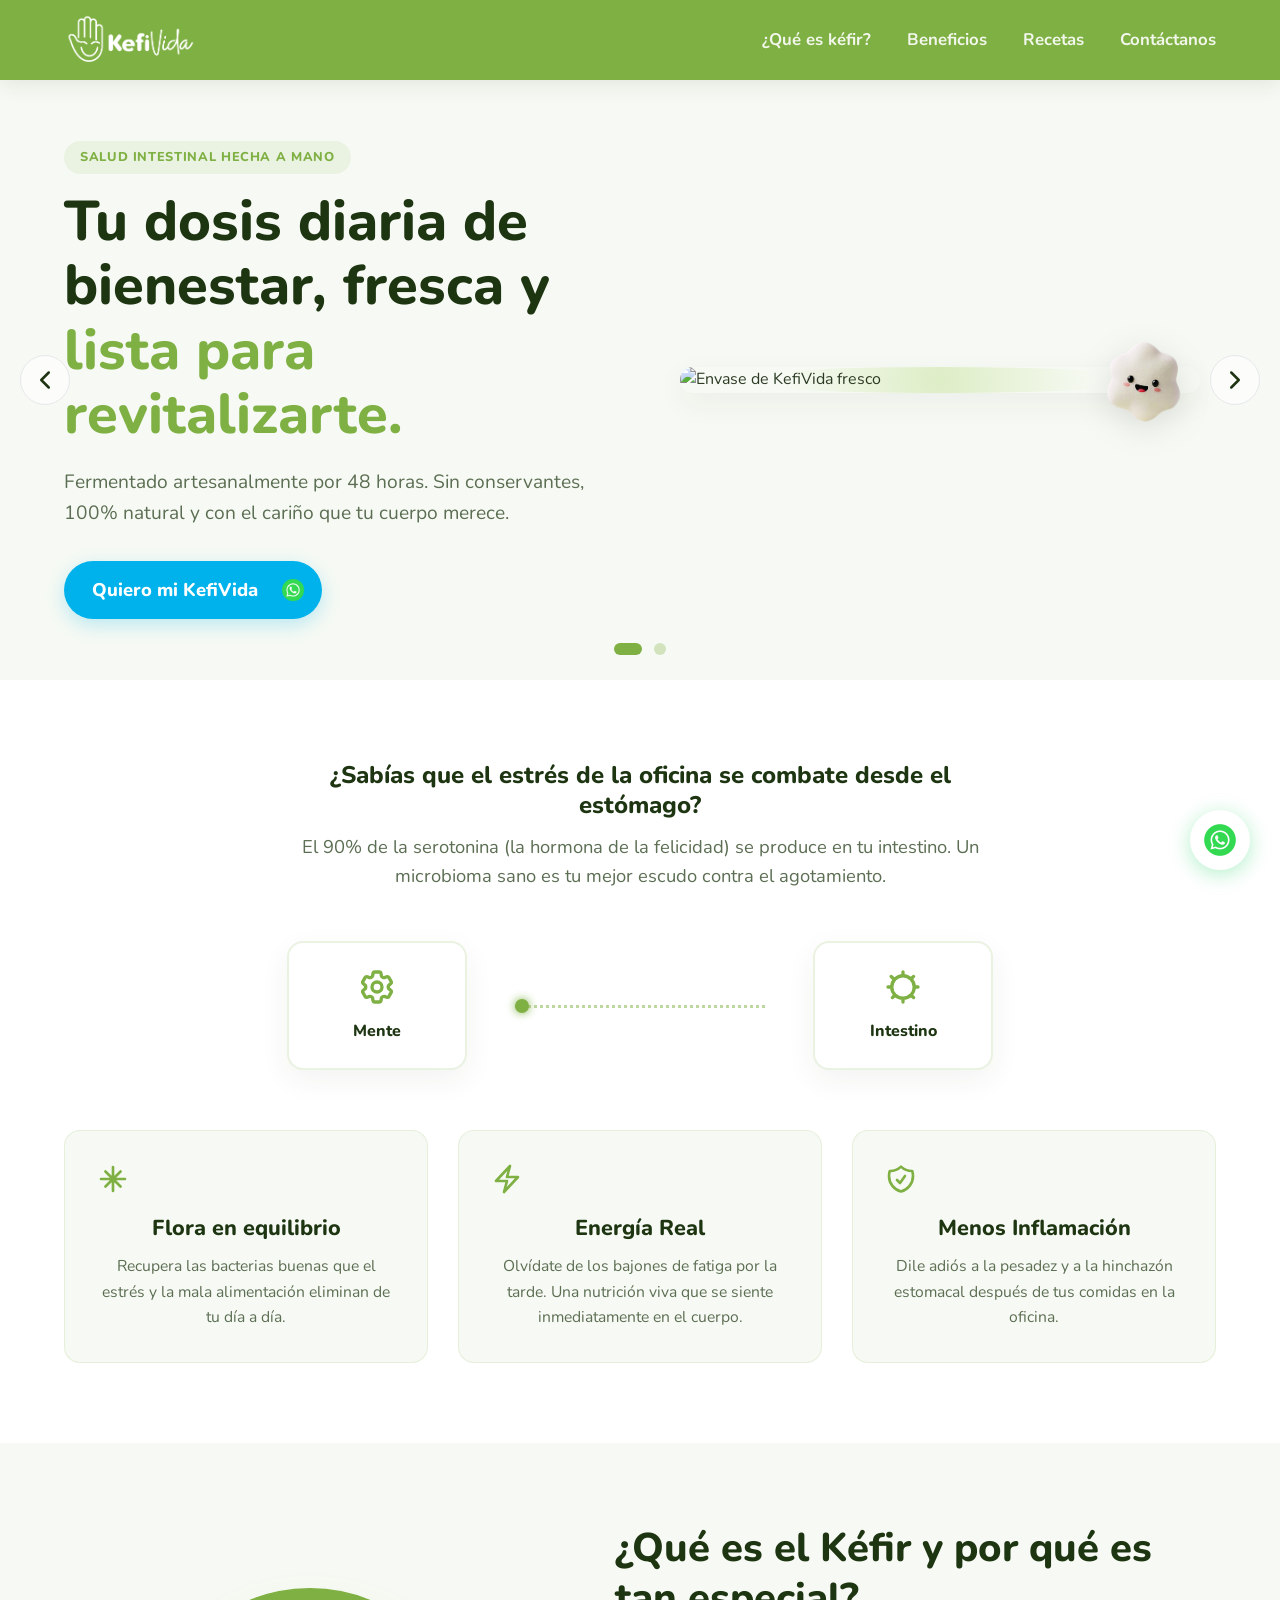
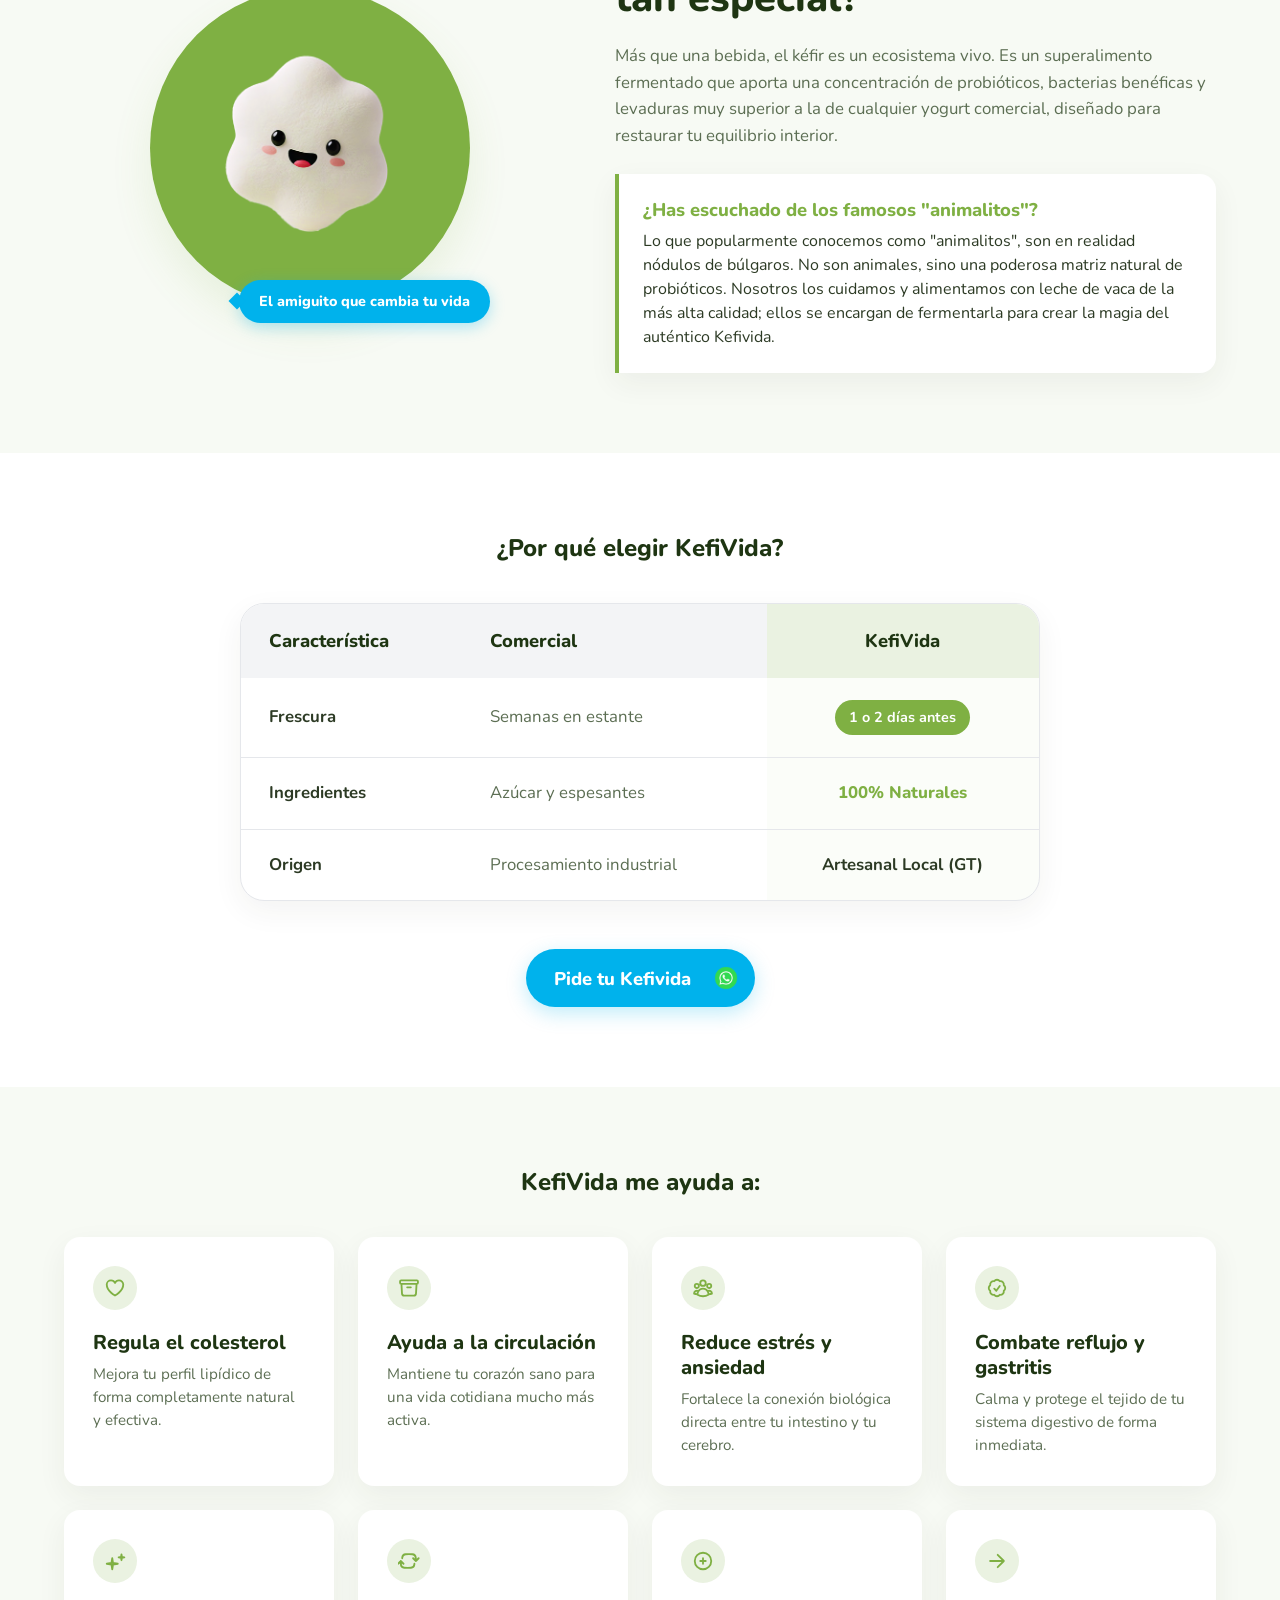
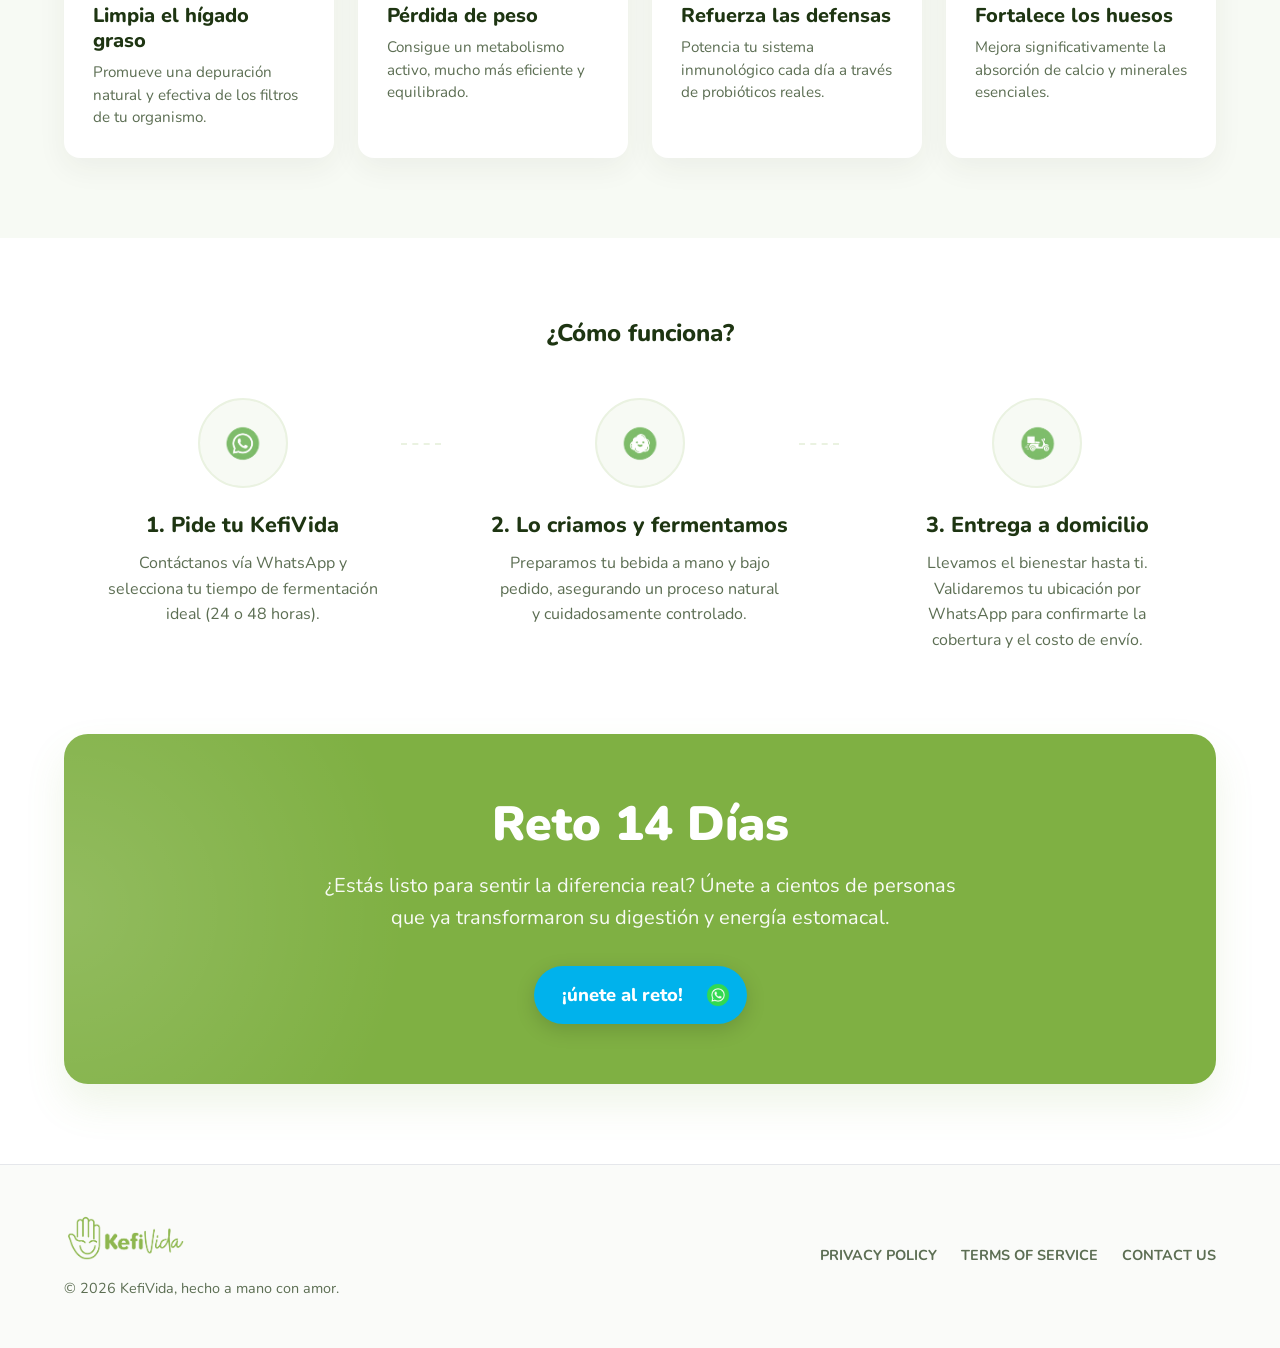
==== commit a4e4747b: "Add files via upload" ====
--- a/index.html
+++ b/index.html
@@ -28,9 +28,9 @@
       </a>
       <nav aria-label="Navegación principal">
         <ul class="nav-menu">
-          <!-- EDITAR TEXTO: Enlaces del menú (3 botones coherentes con el wireframe) -->
           <li class="nav-item"><a href="#que-es-kefir" class="nav-link">¿Qué es kéfir?</a></li>
           <li class="nav-item"><a href="#beneficios" class="nav-link">Beneficios</a></li>
+          <li class="nav-item"><a href="./recetas.html" class="nav-link">Recetas</a></li>
           <li class="nav-item"><a href="https://wa.link/0gh0eg" class="nav-link" target="_blank" rel="noopener">Contáctanos</a></li>
         </ul>
       </nav>
@@ -42,36 +42,86 @@
     </div>
   </header>
 
-  <!-- HERO SECTION -->
-  <section class="hero" id="inicio">
-    <div class="container hero-grid">
-      <div class="hero-content">
-        <!-- EDITAR TEXTO: Cintillo/Badge pequeño arriba del título -->
-        <span class="badge-small">Salud intestinal hecha a mano</span>
-        
-        <!-- EDITAR TEXTO: Título Principal del Hero -->
-        <h1 class="hero-title">Tu dosis diaria de bienestar, fresca y <span>lista para revitalizarte.</span></h1>
-        
-        <!-- EDITAR TEXTO: Descripción o Subtítulo del Hero -->
-        <p class="hero-desc">Fermentado artesanalmente por 48 horas. Sin conservantes, 100% natural y con el cariño que tu cuerpo merece.</p>
-        
-        <!-- Botón CTA con formato de cápsula celeste e imagen de WhatsApp oficial a la derecha -->
-        <a href="https://wa.link/0gh0eg" class="btn-primary" target="_blank" rel="noopener">
-          <!-- EDITAR TEXTO: Texto del botón principal -->
-          Quiero mi Kefivida
-          <span class="wa-icon-circle">
-            <img src="./Fotos/logo whatsapp.webp" alt="WhatsApp">
-          </span>
-        </a>
-      </div>
-      <div class="hero-image-container">
-        <div class="hero-bg-blob"></div>
-        <div class="hero-img-wrapper">
-          <img src="./Fotos/Foto KefiVida.jpg" alt="Envase de KefiVida fresco" class="hero-product-img">
-          <!-- Mascota flotante -->
-          <img src="./Fotos/Nódulo.png" alt="Mascota KefiVida" class="hero-mascot-img">
-        </div>
-      </div>
+  <!-- HERO SECTION CON CARRUSEL -->
+  <section class="hero-carousel-container" id="inicio">
+    <div class="hero-carousel">
+      <!-- SLIDE 1: Original Hero (Tu dosis diaria de bienestar) -->
+      <div class="hero-slide active" data-slide="0">
+        <div class="container hero-grid">
+          <div class="hero-content">
+            <!-- EDITAR TEXTO: Cintillo/Badge pequeño arriba del título -->
+            <span class="badge-small">Salud intestinal hecha a mano</span>
+            
+            <!-- EDITAR TEXTO: Título Principal del Hero -->
+            <h1 class="hero-title">Tu dosis diaria de bienestar, fresca y <span>lista para revitalizarte.</span></h1>
+            
+            <!-- EDITAR TEXTO: Descripción o Subtítulo del Hero -->
+            <p class="hero-desc">Fermentado artesanalmente por 48 horas. Sin conservantes, 100% natural y con el cariño que tu cuerpo merece.</p>
+            
+            <!-- Botón CTA con formato de cápsula celeste e imagen de WhatsApp oficial a la derecha -->
+            <a href="https://wa.link/0gh0eg" class="btn-primary" target="_blank" rel="noopener">
+              Quiero mi KefiVida
+              <span class="wa-icon-circle">
+                <img src="./Fotos/logo whatsapp.webp" alt="WhatsApp">
+              </span>
+            </a>
+          </div>
+          <div class="hero-image-container">
+            <div class="hero-bg-blob"></div>
+            <div class="hero-img-wrapper">
+              <!-- Nueva foto oficial cargada por el usuario -->
+              <img src="./Fotos/Tu mejor amigo KefiVida.jpg" alt="Envase de KefiVida fresco" class="hero-product-img">
+              <!-- Mascota flotante -->
+              <img src="./Fotos/Nódulo.png" alt="Mascota KefiVida" class="hero-mascot-img">
+            </div>
+          </div>
+        </div>
+      </div>
+
+      <!-- SLIDE 2: Receta Destacada (Batido Energético) -->
+      <div class="hero-slide" data-slide="1">
+        <div class="container hero-grid">
+          <div class="hero-content">
+            <span class="badge-small">Receta Destacada</span>
+            
+            <h2 class="hero-title" style="font-size: 2.8rem; margin: 0 0 1rem; line-height: 1.2;">Batido Energético de <span>Plátano y Avena</span></h2>
+            
+            <p class="hero-desc">El impulso perfecto para tu pre-entrenamiento. Prepáralo en 3 minutos mezclando avena, plátano y el poder probiótico de tu KefiVida.</p>
+            
+            <a href="./recetas.html" class="btn-primary">
+              Ver Receta Destacada
+              <span class="wa-icon-circle" style="background-color: #00B2EC; display: flex; align-items: center; justify-content: center;">
+                <svg fill="none" stroke="currentColor" stroke-width="2.5" viewBox="0 0 24 24" xmlns="http://www.w3.org/2000/svg" style="width: 16px; height: 16px; color: white;">
+                  <path stroke-linecap="round" stroke-linejoin="round" d="M13.5 4.5L21 12m0 0l-7.5 7.5M21 12H3"></path>
+                </svg>
+              </span>
+            </a>
+          </div>
+          <div class="hero-image-container">
+            <div class="hero-bg-blob" style="background: radial-gradient(circle, rgba(142,183,79,0.3) 0%, rgba(255,255,255,0) 70%);"></div>
+            <div class="hero-img-wrapper">
+              <img src="./Fotos/receta_batido.png" alt="Batido de Kéfir, Plátano y Avena" class="hero-product-img" style="border-radius: 24px; box-shadow: 0 10px 30px rgba(0,0,0,0.1); object-fit: cover;">
+            </div>
+          </div>
+        </div>
+      </div>
+    </div>
+
+    <!-- Controles del carrusel (Flechas y Dots) -->
+    <button class="carousel-arrow prev" aria-label="Anterior diapositiva" type="button">
+      <svg fill="none" stroke="currentColor" stroke-width="2.5" viewBox="0 0 24 24" xmlns="http://www.w3.org/2000/svg">
+        <path stroke-linecap="round" stroke-linejoin="round" d="M15.75 19.5L8.25 12l7.5-7.5"></path>
+      </svg>
+    </button>
+    <button class="carousel-arrow next" aria-label="Siguiente diapositiva" type="button">
+      <svg fill="none" stroke="currentColor" stroke-width="2.5" viewBox="0 0 24 24" xmlns="http://www.w3.org/2000/svg">
+        <path stroke-linecap="round" stroke-linejoin="round" d="M8.25 4.5l7.5 7.5-7.5 7.5"></path>
+      </svg>
+    </button>
+
+    <div class="carousel-dots">
+      <button class="dot active" data-slide="0" aria-label="Ir a diapositiva 1"></button>
+      <button class="dot" data-slide="1" aria-label="Ir a diapositiva 2"></button>
     </div>
   </section>
 
--- a/style.css
+++ b/style.css
@@ -310,16 +310,6 @@
   display: inline-block;
 }
 
-.hero-title span::after {
-  content: '';
-  position: absolute;
-  bottom: 4px;
-  left: 0;
-  width: 100%;
-  height: 8px;
-  background-color: var(--primary-soft);
-  z-index: -1;
-}
 
 .hero-desc {
   font-size: 1.2rem;
@@ -1127,3 +1117,599 @@
   opacity: 1;
   transform: translateY(0);
 }
+
+/* ==========================================================================
+   CAROUSEL HERO STYLE (index.html)
+   ========================================================================== */
+.hero-carousel-container {
+  position: relative;
+  background-color: var(--primary-light);
+  overflow: hidden;
+  height: 600px;
+  width: 100%;
+}
+
+.hero-carousel {
+  position: relative;
+  width: 100%;
+  height: 100%;
+}
+
+.hero-slide {
+  position: absolute;
+  top: 0;
+  left: 0;
+  width: 100%;
+  height: 100%;
+  opacity: 0;
+  visibility: hidden;
+  transition: opacity 0.8s ease-in-out, visibility 0.8s ease-in-out;
+  display: flex;
+  align-items: center;
+  z-index: 1;
+}
+
+.hero-slide.active {
+  opacity: 1;
+  visibility: visible;
+  z-index: 2;
+}
+
+.hero-slide .hero-grid {
+  display: grid;
+  grid-template-columns: 1fr 1fr; /* Cambiado de 1.2fr 0.8fr para dar más espacio a la botella */
+  align-items: center;
+  gap: 48px;
+  width: 100%;
+  padding: 0 24px;
+}
+
+/* Imagen del envase Slide 1 agrandada */
+.hero-slide .hero-img-wrapper {
+  max-width: 520px; /* Aumentado de 380px para agrandar el envase */
+}
+
+/* Animación de entrada de la Mascota Nódulo (vuelo circular sobre la tapa) */
+.hero-slide.active .hero-mascot-img {
+  animation: mascotEntrance 2.6s ease-in-out 1, floatMascot 4s ease-in-out infinite 2.6s;
+}
+
+@keyframes mascotEntrance {
+  0% {
+    transform: translate(260px, 120px) scale(0.2) rotate(360deg);
+    opacity: 0;
+  }
+  30% {
+    transform: translate(90px, -30px) scale(0.8) rotate(220deg);
+    opacity: 1;
+  }
+  55% {
+    transform: translate(-40px, -90px) scale(1.1) rotate(130deg);
+  }
+  75% {
+    transform: translate(-70px, -30px) scale(1.0) rotate(50deg);
+  }
+  90% {
+    transform: translate(15px, -15px) scale(0.95) rotate(10deg);
+  }
+  100% {
+    transform: translate(0, 0) scale(1) rotate(0deg);
+  }
+}
+
+
+/* Controles del Carrusel */
+.carousel-arrow {
+  position: absolute;
+  top: 50%;
+  transform: translateY(-50%);
+  background-color: rgba(255, 255, 255, 0.7);
+  border: 1px solid var(--gray-border);
+  color: var(--primary-dark);
+  width: 50px;
+  height: 50px;
+  border-radius: 50%;
+  display: flex;
+  align-items: center;
+  justify-content: center;
+  cursor: pointer;
+  z-index: 10;
+  transition: var(--transition);
+}
+
+.carousel-arrow:hover {
+  background-color: var(--white);
+  color: var(--primary);
+  box-shadow: 0 4px 12px rgba(0,0,0,0.1);
+  transform: translateY(-50%) scale(1.05);
+}
+
+.carousel-arrow.prev {
+  left: 20px;
+}
+
+.carousel-arrow.next {
+  right: 20px;
+}
+
+.carousel-arrow svg {
+  width: 24px;
+  height: 24px;
+}
+
+.carousel-dots {
+  position: absolute;
+  bottom: 25px;
+  left: 50%;
+  transform: translateX(-50%);
+  display: flex;
+  gap: 12px;
+  z-index: 10;
+}
+
+.carousel-dots .dot {
+  background-color: rgba(127, 176, 67, 0.3);
+  border: none;
+  width: 12px;
+  height: 12px;
+  border-radius: 50%;
+  cursor: pointer;
+  transition: var(--transition);
+}
+
+.carousel-dots .dot.active {
+  background-color: var(--primary);
+  width: 28px;
+  border-radius: var(--radius-pill);
+}
+
+@media (max-width: 992px) {
+  .hero-carousel-container {
+    height: auto;
+    padding: 80px 0;
+  }
+  .hero-slide {
+    position: relative;
+    opacity: 1;
+    visibility: visible;
+    display: none;
+    height: auto;
+  }
+  .hero-slide.active {
+    display: block;
+  }
+  .hero-slide .hero-grid {
+    grid-template-columns: 1fr;
+    text-align: center;
+    gap: 40px;
+  }
+  .carousel-arrow {
+    display: none;
+  }
+  .carousel-dots {
+    bottom: 15px;
+  }
+}
+
+/* ==========================================================================
+   RECIPES PAGE STYLE (recetas.html)
+   ========================================================================== */
+.recipes-hero {
+  background-color: var(--primary-light);
+  padding: 80px 0 60px 0;
+  text-align: center;
+}
+
+.recipes-main-title {
+  font-size: 3.2rem;
+  margin-bottom: 16px;
+  color: var(--primary-dark);
+}
+
+.recipes-main-title span {
+  color: var(--primary);
+}
+
+.recipes-main-desc {
+  font-size: 1.15rem;
+  color: var(--text-muted);
+  max-width: 700px;
+  margin: 0 auto;
+  line-height: 1.6;
+}
+
+/* Contenedor del Carrusel de Tarjetas (Slider) */
+.recipes-carousel-section {
+  padding: 40px 0 80px 0;
+}
+
+.recipes-slider-wrapper {
+  position: relative;
+  margin-bottom: 50px;
+  padding: 0 10px;
+}
+
+/* Flechas de la tira de recetas */
+.recipes-arrow {
+  position: absolute;
+  top: 50%;
+  transform: translateY(-50%);
+  background-color: var(--white);
+  border: 1px solid var(--gray-border);
+  color: var(--primary-dark);
+  width: 48px;
+  height: 48px;
+  border-radius: 50%;
+  display: flex;
+  align-items: center;
+  justify-content: center;
+  cursor: pointer;
+  z-index: 10;
+  transition: var(--transition);
+  box-shadow: 0 4px 10px rgba(0,0,0,0.05);
+}
+
+.recipes-arrow:hover {
+  background-color: var(--primary);
+  color: var(--white);
+  box-shadow: 0 8px 20px rgba(127,176,67,0.25);
+  transform: translateY(-50%) scale(1.05);
+}
+
+.recipes-arrow.prev {
+  left: -24px;
+}
+
+.recipes-arrow.next {
+  right: -24px;
+}
+
+.recipes-arrow svg {
+  width: 22px;
+  height: 22px;
+}
+
+/* Pista deslizante (Tira) */
+.recipes-slider-track {
+  display: flex;
+  gap: 24px;
+  overflow-x: auto;
+  scroll-behavior: smooth;
+  padding: 15px 5px;
+  scrollbar-width: none;
+}
+
+.recipes-slider-track::-webkit-scrollbar {
+  display: none;
+}
+
+/* Tarjeta de Receta */
+.recipe-card {
+  flex: 0 0 280px;
+  background-color: var(--white);
+  border-radius: var(--radius-md);
+  border: 2px solid var(--gray-border);
+  overflow: hidden;
+  cursor: pointer;
+  transition: var(--transition);
+  display: flex;
+  flex-direction: column;
+}
+
+.recipe-card:hover {
+  transform: translateY(-6px);
+  box-shadow: var(--shadow-hover);
+  border-color: var(--primary-soft);
+}
+
+.recipe-card.active {
+  border-color: var(--primary);
+  box-shadow: var(--shadow-hover);
+  transform: scale(1.02);
+}
+
+.recipe-card-img-wrapper {
+  position: relative;
+  height: 180px;
+  overflow: hidden;
+  background-color: var(--primary-light);
+}
+
+.recipe-card-img-wrapper img {
+  width: 100%;
+  height: 100%;
+  object-fit: cover;
+  object-position: left bottom; /* Alinea al borde inferior izquierdo para mostrar el logotipo */
+  transition: var(--transition);
+}
+
+.recipe-card:hover .recipe-card-img-wrapper img {
+  transform: scale(1.05);
+}
+
+/* Etiqueta Flotante sobre la imagen */
+.recipe-floating-tag {
+  position: absolute;
+  top: 12px;
+  left: 12px;
+  background-color: rgba(30, 53, 18, 0.85);
+  color: var(--white);
+  font-size: 0.72rem;
+  font-weight: 800;
+  text-transform: uppercase;
+  letter-spacing: 0.05em;
+  padding: 4px 12px;
+  border-radius: var(--radius-pill);
+  backdrop-filter: blur(4px);
+  box-shadow: 0 2px 6px rgba(0,0,0,0.15);
+}
+
+.recipe-card-info {
+  padding: 18px;
+  display: flex;
+  flex-direction: column;
+  flex-grow: 1;
+}
+
+.recipe-card-info h3 {
+  font-size: 1.15rem;
+  margin-bottom: 6px;
+  font-weight: 800;
+  line-height: 1.3;
+}
+
+.recipe-time {
+  font-size: 0.82rem;
+  font-weight: 700;
+  color: var(--text-muted);
+  margin-bottom: 16px;
+}
+
+.recipe-card-btn {
+  margin-top: auto;
+  background-color: transparent;
+  border: 2px solid var(--primary-soft);
+  color: var(--primary);
+  font-weight: 800;
+  font-size: 0.88rem;
+  padding: 8px 16px;
+  border-radius: var(--radius-pill);
+  cursor: pointer;
+  transition: var(--transition);
+  text-align: center;
+}
+
+.recipe-card:hover .recipe-card-btn,
+.recipe-card.active .recipe-card-btn {
+  background-color: var(--primary);
+  border-color: var(--primary);
+  color: var(--white);
+}
+
+/* Contenedor Detallado en la Parte Baja */
+.recipe-detail-container {
+  background-color: var(--white);
+  border-radius: var(--radius-lg);
+  border: 1px solid var(--gray-border);
+  box-shadow: 0 15px 40px rgba(44, 58, 36, 0.05);
+  overflow: hidden;
+  transition: opacity 0.3s ease;
+  margin-top: 10px;
+}
+
+.recipe-detail-grid {
+  display: grid;
+  grid-template-columns: 1fr 1.2fr;
+}
+
+.recipe-detail-image-wrapper {
+  height: 100%;
+  min-height: 450px;
+  background-color: var(--primary-light);
+  overflow: hidden;
+}
+
+.recipe-detail-image-wrapper img {
+  width: 100%;
+  height: 100%;
+  object-fit: cover;
+}
+
+.recipe-detail-content {
+  padding: 48px;
+  display: flex;
+  flex-direction: column;
+  justify-content: center;
+}
+
+.recipe-detail-title {
+  font-size: 2.6rem;
+  margin: 10px 0 24px 0;
+  line-height: 1.2;
+}
+
+.recipe-ingredients-benefits-grid {
+  display: grid;
+  grid-template-columns: 1.2fr 0.8fr;
+  gap: 24px;
+}
+
+.recipe-section-subtitle {
+  font-size: 1.1rem;
+  font-weight: 800;
+  text-transform: uppercase;
+  letter-spacing: 0.05em;
+  margin-bottom: 16px;
+  display: flex;
+  align-items: center;
+  gap: 8px;
+  color: var(--primary-dark);
+}
+
+.recipe-icon {
+  font-size: 1.2rem;
+}
+
+.recipe-ingredients-list {
+  list-style: none;
+  display: flex;
+  flex-direction: column;
+  gap: 10px;
+}
+
+.recipe-ingredients-list li {
+  font-size: 0.95rem;
+  color: var(--text-main);
+  display: flex;
+  align-items: flex-start;
+  gap: 10px;
+}
+
+.dot-marker {
+  width: 6px;
+  height: 6px;
+  border-radius: 50%;
+  background-color: var(--primary);
+  margin-top: 8px;
+  flex-shrink: 0;
+}
+
+.recipe-benefits-list {
+  list-style: none;
+  display: flex;
+  flex-direction: column;
+  gap: 10px;
+}
+
+.recipe-benefits-list li {
+  font-size: 0.95rem;
+  font-weight: 700;
+  color: var(--text-main);
+  display: flex;
+  align-items: center;
+  gap: 8px;
+}
+
+.recipe-steps-section {
+  border-top: 1px solid var(--gray-border);
+  padding-top: 24px;
+}
+
+.recipe-steps-list {
+  display: flex;
+  flex-direction: column;
+  gap: 18px;
+}
+
+.recipe-step-item {
+  display: flex;
+  gap: 16px;
+}
+
+.step-number {
+  background-color: var(--primary-soft);
+  color: var(--primary-dark);
+  font-weight: 800;
+  width: 32px;
+  height: 32px;
+  border-radius: 50%;
+  display: flex;
+  align-items: center;
+  justify-content: center;
+  flex-shrink: 0;
+}
+
+.recipe-step-item p {
+  font-size: 0.95rem;
+  color: var(--text-muted);
+  line-height: 1.5;
+  margin-top: 3px;
+}
+
+/* Navegación inferior entre recetas en el panel de detalle - Centrada en el total */
+.recipe-detail-nav {
+  display: flex;
+  justify-content: center;
+  gap: 80px;
+  align-items: center;
+  padding: 24px;
+  background-color: var(--primary-light);
+  border-top: 1px solid var(--gray-border);
+  width: 100%;
+}
+
+.recipe-detail-nav-btn {
+  background: none;
+  border: none;
+  color: var(--primary);
+  font-weight: 800;
+  font-size: 0.95rem;
+  cursor: pointer;
+  display: flex;
+  align-items: center;
+  gap: 8px;
+  transition: var(--transition);
+  padding: 8px 24px;
+  border-radius: var(--radius-pill);
+}
+
+.recipe-detail-nav-btn:hover {
+  color: var(--primary-hover);
+  background-color: var(--primary-soft);
+}
+
+.recipe-detail-nav-btn.prev:hover {
+  transform: translateX(-4px);
+}
+
+.recipe-detail-nav-btn.next:hover {
+  transform: translateX(4px);
+}
+
+.recipe-detail-nav-btn span {
+  font-size: 1.1rem;
+}
+
+@media (max-width: 480px) {
+  .recipe-detail-nav {
+    flex-direction: column;
+    gap: 12px;
+    align-items: stretch;
+  }
+  .recipe-detail-nav-btn {
+    justify-content: center;
+  }
+}
+
+/* Ajustes de Responsividad para la página de Recetas */
+@media (max-width: 992px) {
+  .recipes-main-title {
+    font-size: 2.5rem;
+  }
+  
+  .recipes-arrow {
+    display: none;
+  }
+  
+  .recipe-detail-grid {
+    grid-template-columns: 1fr;
+  }
+  
+  .recipe-detail-image-wrapper {
+    min-height: 300px;
+    height: 300px;
+  }
+  
+  .recipe-detail-content {
+    padding: 30px 24px;
+  }
+  
+  .recipe-detail-title {
+    font-size: 2rem;
+  }
+  
+  .recipe-ingredients-benefits-grid {
+    grid-template-columns: 1fr;
+    gap: 24px;
+  }
+}
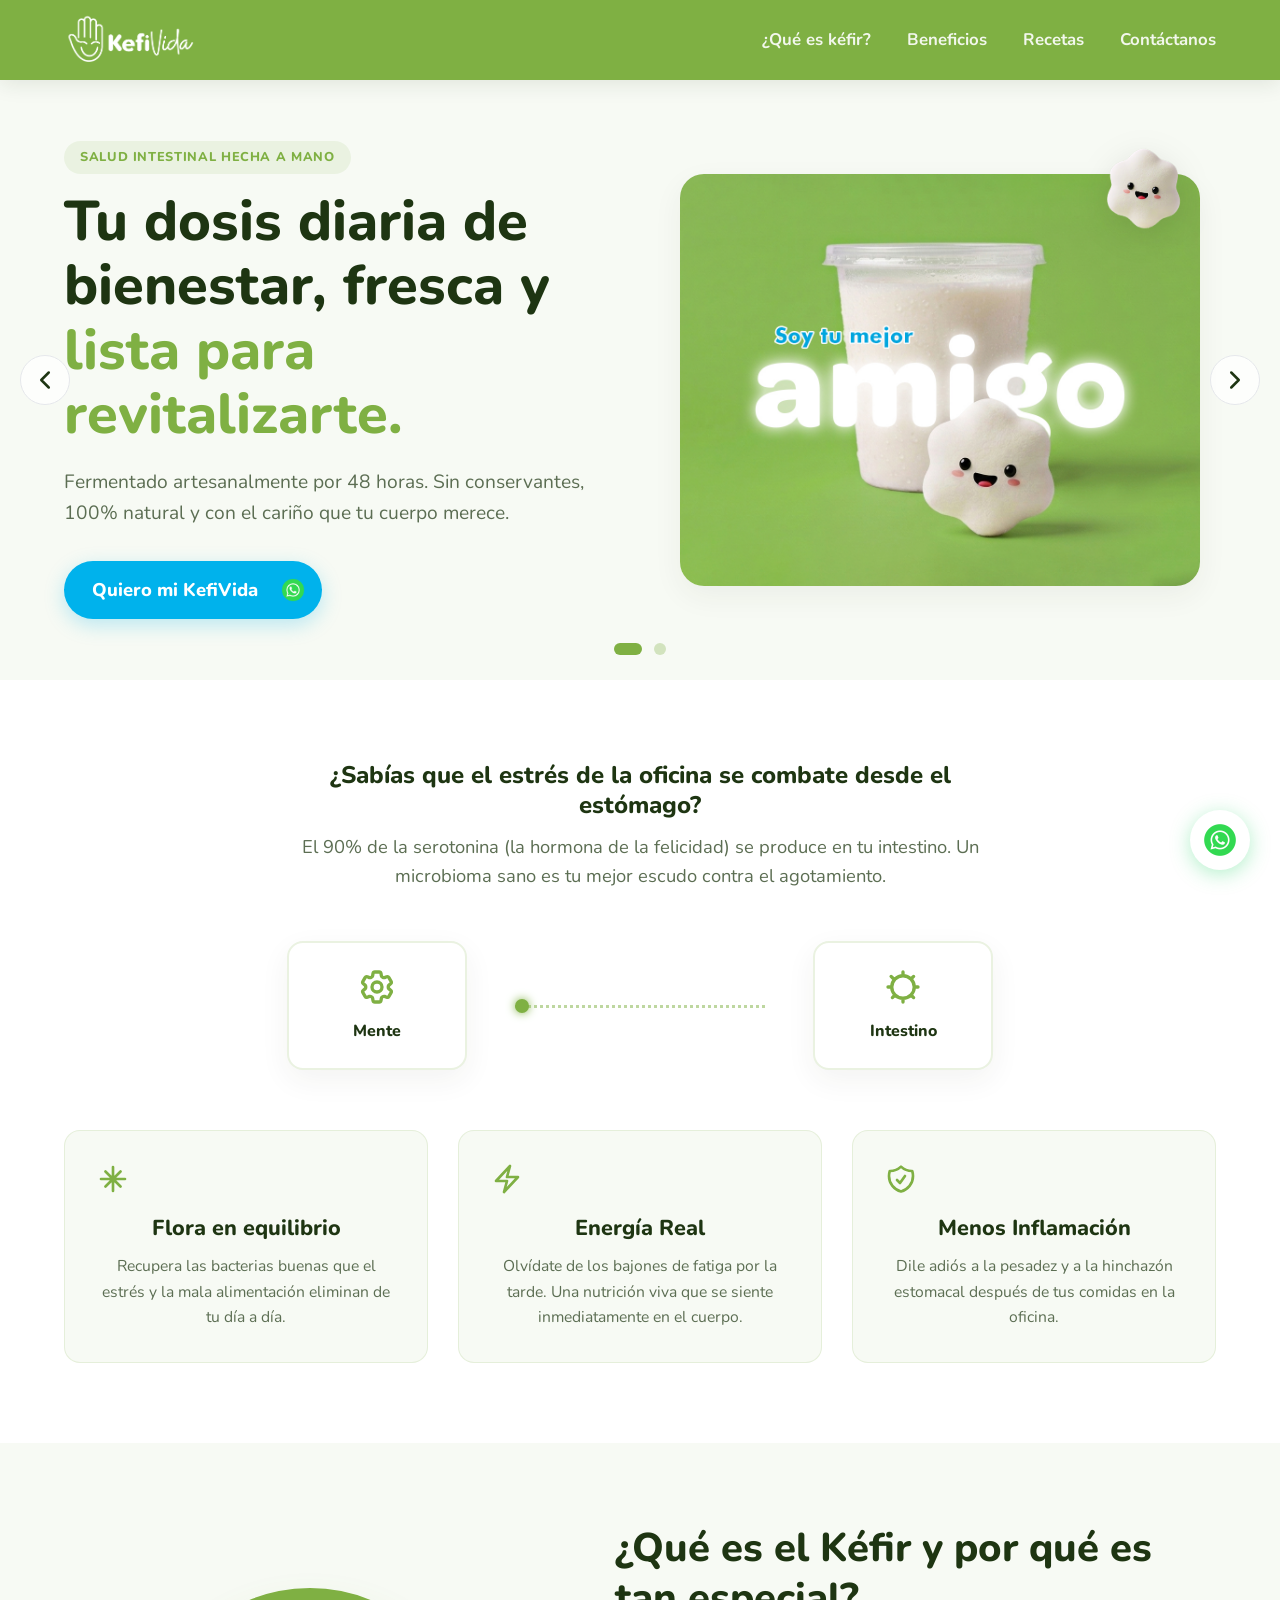
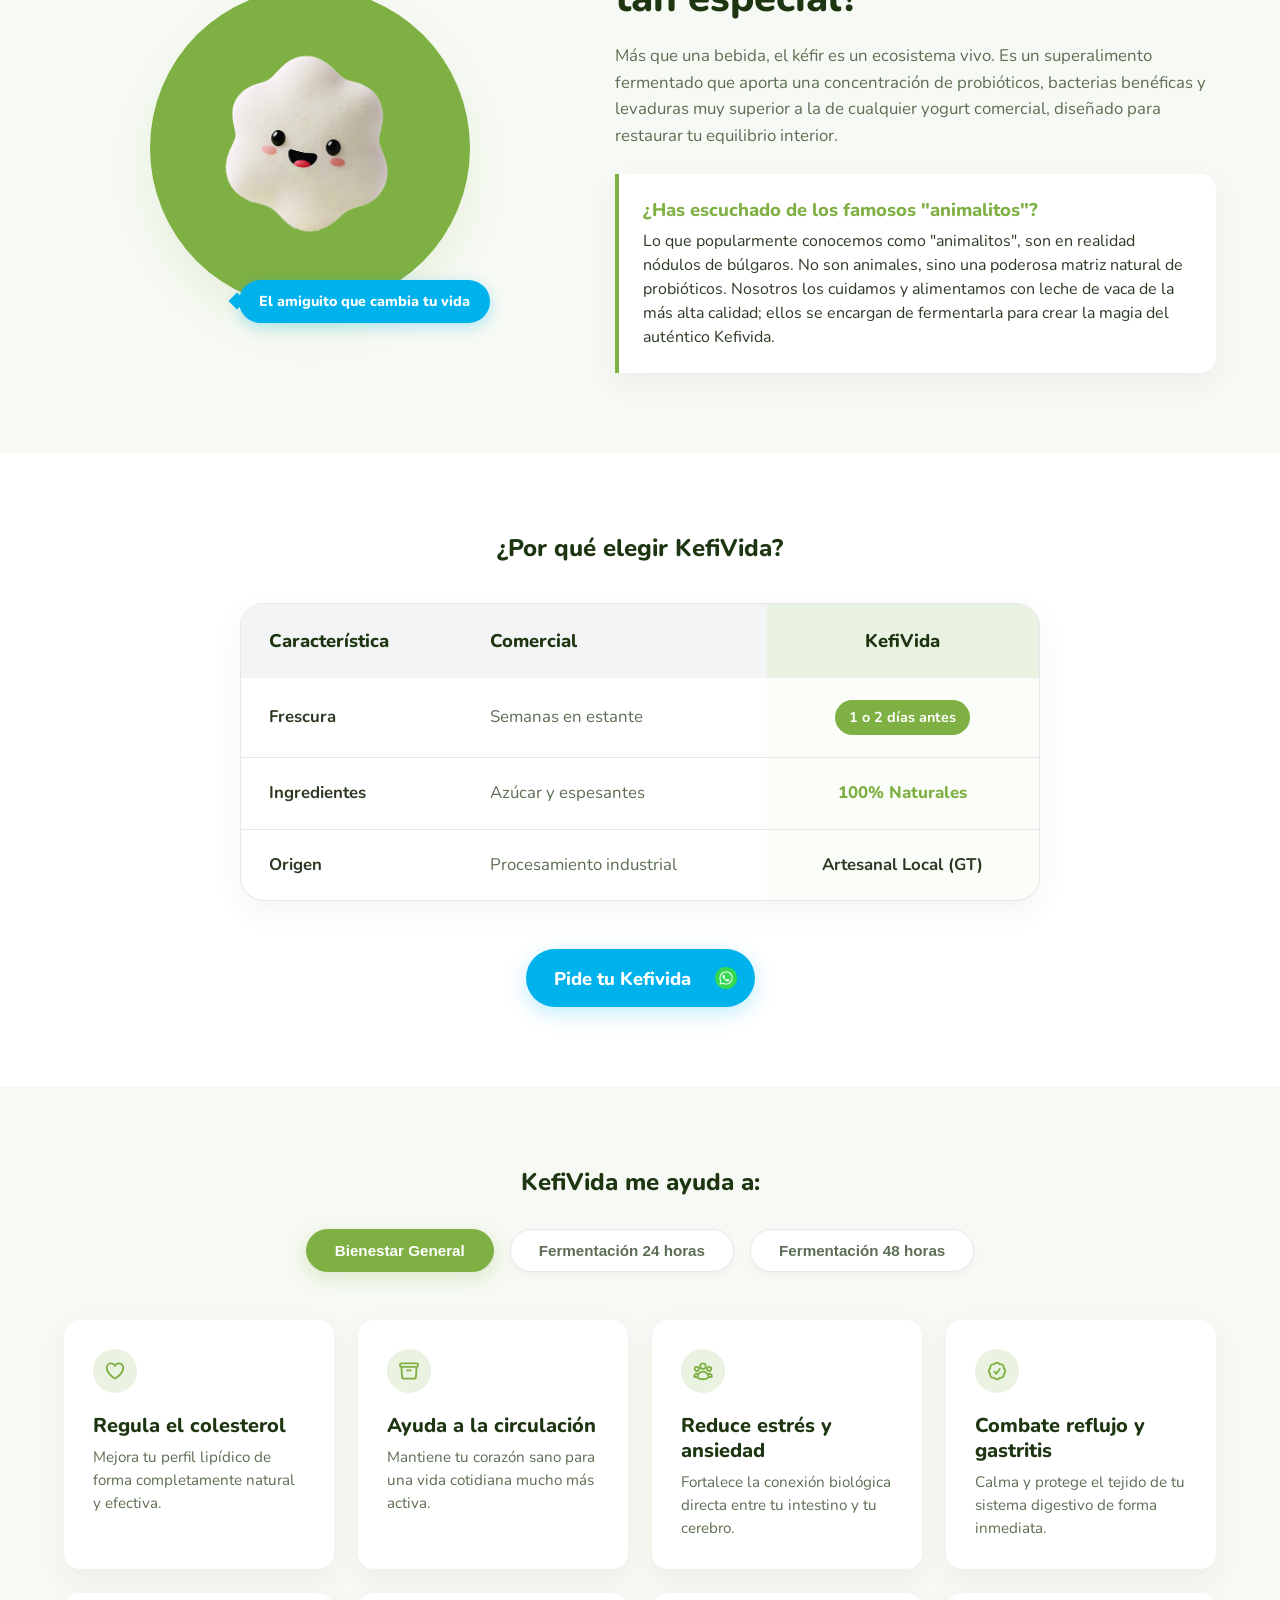
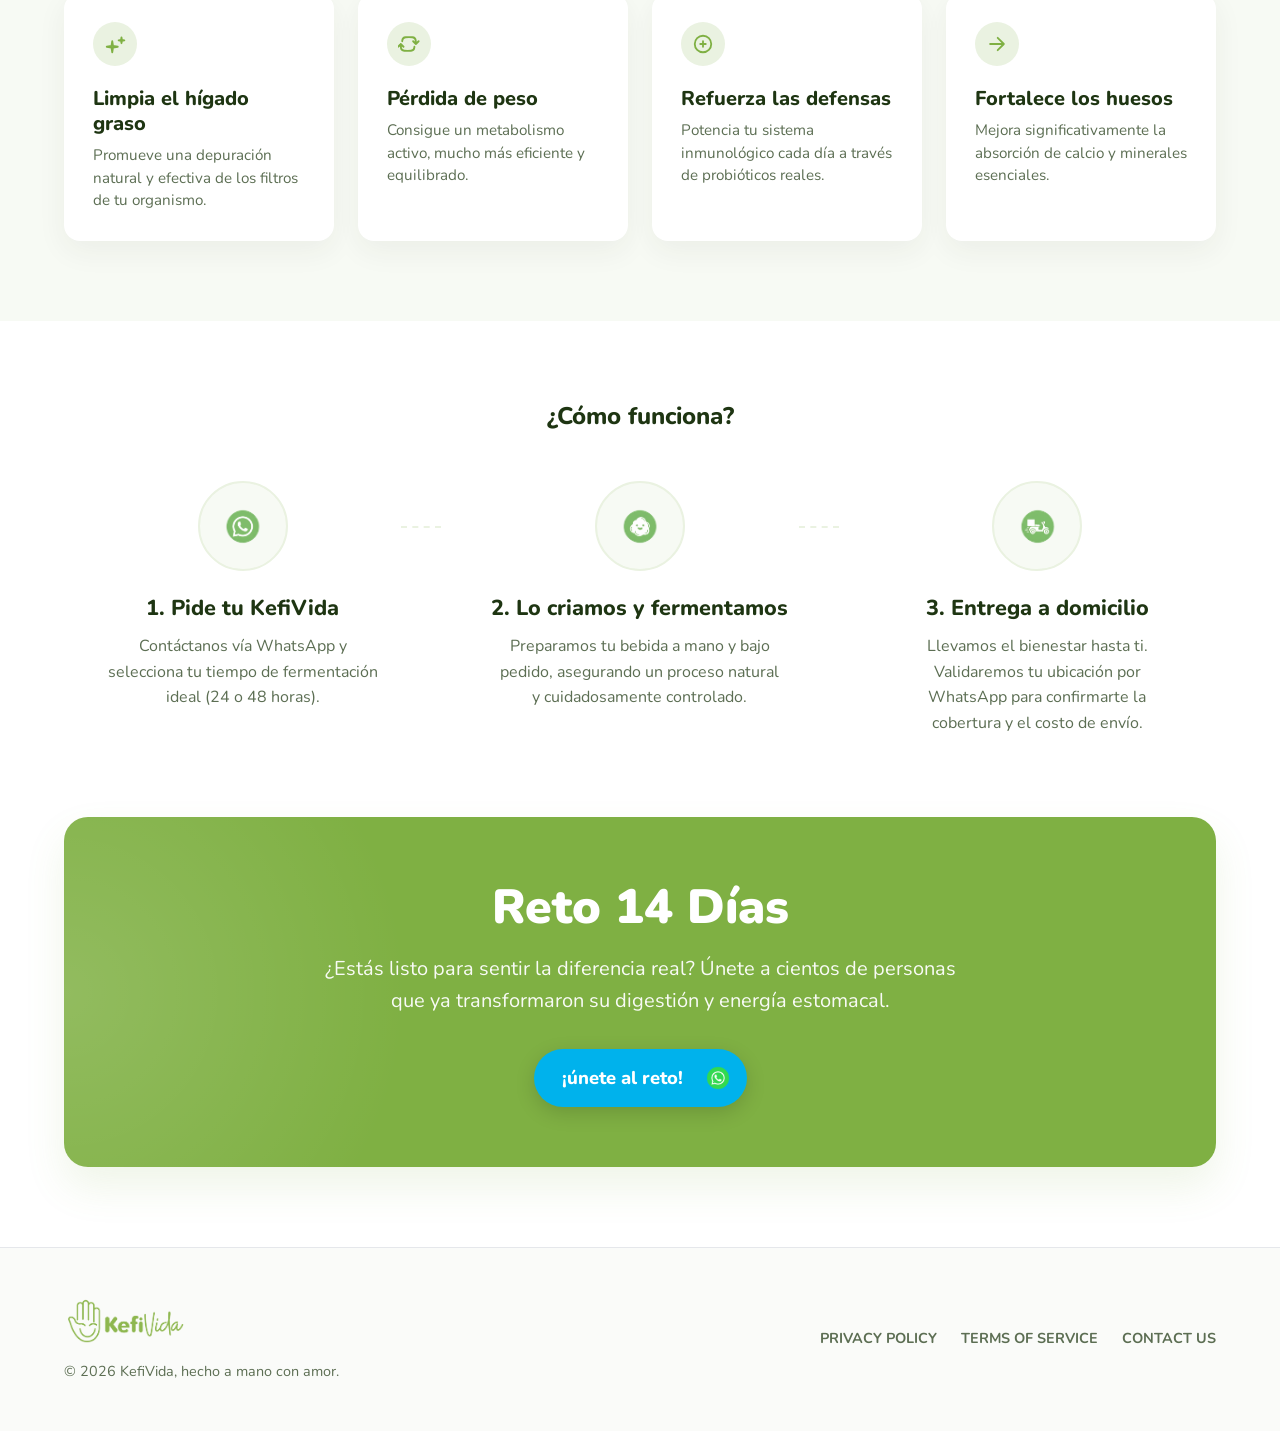
==== commit 746421c2: "Add files via upload" ====
--- a/index.html
+++ b/index.html
@@ -282,7 +282,15 @@
       <!-- EDITAR TEXTO: Título sección de beneficios -->
       <h2 class="text-center benefits-title">KefiVida me ayuda a:</h2>
       
-      <div class="benefits-grid">
+      <!-- Pestañas Selectoras (Tabs) -->
+      <div class="benefits-tabs">
+        <button class="benefits-tab-btn active" data-tab="general" type="button">Bienestar General</button>
+        <button class="benefits-tab-btn" data-tab="24h" type="button">Fermentación 24 horas</button>
+        <button class="benefits-tab-btn" data-tab="48h" type="button">Fermentación 48 horas</button>
+      </div>
+
+      <!-- GRID 1: Bienestar General (Los 8 actuales) -->
+      <div class="benefits-grid active" id="benefits-general">
         <!-- Benefit 1: Colesterol -->
         <div class="benefit-card">
           <div class="benefit-icon">
@@ -290,7 +298,6 @@
               <path stroke-linecap="round" stroke-linejoin="round" d="M21 8.25c0-2.485-2.099-4.5-4.688-4.5-1.935 0-3.597 1.126-4.312 2.733-.715-1.607-2.377-2.733-4.313-2.733C5.1 3.75 3 5.765 3 8.25c0 7.22 9 12 9 12s9-4.78 9-12z"></path>
             </svg>
           </div>
-          <!-- EDITAR TEXTO: Beneficio 1 -->
           <h3>Regula el colesterol</h3>
           <p>Mejora tu perfil lipídico de forma completamente natural y efectiva.</p>
         </div>
@@ -302,7 +309,6 @@
               <path stroke-linecap="round" stroke-linejoin="round" d="M20.25 7.5l-.625 10.632a2.25 2.25 0 01-2.247 2.118H6.622a2.25 2.25 0 01-2.247-2.118L3.75 7.5M10 11.25h4M3.375 7.5h17.25c.621 0 1.125-.504 1.125-1.125v-1.5c0-.621-.504-1.125-1.125-1.125H3.375c-.621 0-1.125.504-1.125 1.125v1.5c0 .621.504 1.125 1.125 1.125z"></path>
             </svg>
           </div>
-          <!-- EDITAR TEXTO: Beneficio 2 -->
           <h3>Ayuda a la circulación</h3>
           <p>Mantiene tu corazón sano para una vida cotidiana mucho más activa.</p>
         </div>
@@ -314,7 +320,6 @@
               <path stroke-linecap="round" stroke-linejoin="round" d="M18 18.72a9.094 9.094 0 003.741-.479 3 3 0 00-4.682-2.72m.94 3.198l.001.031c0 .225-.012.447-.037.666A11.944 11.944 0 0112 21c-2.17 0-4.207-.576-5.963-1.584A6.062 6.062 0 016 18.719m12 0a5.971 5.971 0 00-.941-3.197m0 0A5.995 5.995 0 0012 12.75a5.995 5.995 0 00-5.058 2.772m0 0a3 3 0 00-4.681 2.72 8.986 8.986 0 003.74.477m.94-3.197a5.971 5.971 0 00-.94 3.197M15 6.75a3 3 0 11-6 0 3 3 0 016 0zm6 3a2.25 2.25 0 11-4.5 0 2.25 2.25 0 014.5 0zm-13.5 0a2.25 2.25 0 11-4.5 0 2.25 2.25 0 014.5 0z"></path>
             </svg>
           </div>
-          <!-- EDITAR TEXTO: Beneficio 3 -->
           <h3>Reduce estrés y ansiedad</h3>
           <p>Fortalece la conexión biológica directa entre tu intestino y tu cerebro.</p>
         </div>
@@ -326,7 +331,6 @@
               <path stroke-linecap="round" stroke-linejoin="round" d="M9 12.75L11.25 15 15 9.75M21 12c0 1.268-.63 2.39-1.593 3.068a3.745 3.745 0 01-1.043 3.296 3.745 3.745 0 01-3.296 1.043A3.745 3.745 0 0112 21c-1.268 0-2.39-.63-3.068-1.593a3.746 3.746 0 01-3.296-1.043 3.745 3.745 0 01-1.043-3.296A3.745 3.745 0 013 12c0-1.268.63-2.39 1.593-3.068a3.745 3.745 0 011.043-3.296 3.746 3.746 0 013.296-1.043A3.746 3.746 0 0112 3c1.268 0 2.39.63 3.068 1.593a3.746 3.746 0 013.296 1.043 3.746 3.746 0 011.043 3.296A3.745 3.745 0 0121 12z"></path>
             </svg>
           </div>
-          <!-- EDITAR TEXTO: Beneficio 4 -->
           <h3>Combate reflujo y gastritis</h3>
           <p>Calma y protege el tejido de tu sistema digestivo de forma inmediata.</p>
         </div>
@@ -338,7 +342,6 @@
               <path stroke-linecap="round" stroke-linejoin="round" d="M9.813 15.904L9 21l-.813-5.096L3 15l5.187-.813L9 9l.813 5.187L15 15l-5.187.813zM19.071 4.929l-.429 2.679-2.679.429 2.679.429.429 2.679.429-2.679 2.679-.429-2.679-.429-.429-2.679z"></path>
             </svg>
           </div>
-          <!-- EDITAR TEXTO: Beneficio 5 -->
           <h3>Limpia el hígado graso</h3>
           <p>Promueve una depuración natural y efectiva de los filtros de tu organismo.</p>
         </div>
@@ -350,7 +353,6 @@
               <path stroke-linecap="round" stroke-linejoin="round" d="M19.5 12c0-1.232-.046-2.453-.138-3.662a4.006 4.006 0 00-3.7-3.7 48.656 48.656 0 00-7.324 0 4.006 4.006 0 00-3.7 3.7c-.017.22-.032.441-.046.662M19.5 12l3-3m-3 3l-3-3M3 12c0 1.232.046 2.453.138 3.662a4.006 4.006 0 003.7 3.7 48.656 48.656 0 007.324 0 4.006 4.006 0 003.7-3.7c.017-.22.032-.441.046-.662M3 12l3 3m-3-3l-3 3"></path>
             </svg>
           </div>
-          <!-- EDITAR TEXTO: Beneficio 6 -->
           <h3>Pérdida de peso</h3>
           <p>Consigue un metabolismo activo, mucho más eficiente y equilibrado.</p>
         </div>
@@ -362,7 +364,6 @@
               <path stroke-linecap="round" stroke-linejoin="round" d="M12 9v6m3-3H9m12 0a9 9 0 11-18 0 9 9 0 0118 0z"></path>
             </svg>
           </div>
-          <!-- EDITAR TEXTO: Beneficio 7 -->
           <h3>Refuerza las defensas</h3>
           <p>Potencia tu sistema inmunológico cada día a través de probióticos reales.</p>
         </div>
@@ -374,11 +375,193 @@
               <path stroke-linecap="round" stroke-linejoin="round" d="M4.5 12h15m0 0l-6.75-6.75M19.5 12l-6.75 6.75"></path>
             </svg>
           </div>
-          <!-- EDITAR TEXTO: Beneficio 8 -->
           <h3>Fortalece los huesos</h3>
           <p>Mejora significativamente la absorción de calcio y minerales esenciales.</p>
         </div>
       </div>
+
+      <!-- GRID 2: Suavidad 24 Horas -->
+      <div class="benefits-grid" id="benefits-24h">
+        <!-- Benefit 1: Sabor Lácteo Suave -->
+        <div class="benefit-card">
+          <div class="benefit-icon">
+            <svg fill="none" stroke="currentColor" stroke-width="2" viewBox="0 0 24 24" xmlns="http://www.w3.org/2000/svg">
+              <path stroke-linecap="round" stroke-linejoin="round" d="M9.813 15.904L9 21l-.813-5.096L3 15l5.187-.813L9 9l.813 5.187L15 15l-5.187.813z"></path>
+            </svg>
+          </div>
+          <h3>Sabor Lácteo Suave</h3>
+          <p>Cremoso, ligeramente dulce y con un toque ácido sutil. Ideal para principiantes.</p>
+        </div>
+
+        <!-- Benefit 2: Digestión Armónica -->
+        <div class="benefit-card">
+          <div class="benefit-icon">
+            <svg fill="none" stroke="currentColor" stroke-width="2" viewBox="0 0 24 24" xmlns="http://www.w3.org/2000/svg">
+              <path stroke-linecap="round" stroke-linejoin="round" d="M21 8.25c0-2.485-2.099-4.5-4.688-4.5-1.935 0-3.597 1.126-4.312 2.733-.715-1.607-2.377-2.733-4.313-2.733C5.1 3.75 3 5.765 3 8.25c0 7.22 9 12 9 12s9-4.78 9-12z"></path>
+            </svg>
+          </div>
+          <h3>Digestión Armónica</h3>
+          <p>Apoya una digestión regular y previene la hinchazón, promoviendo el equilibrio intestinal.</p>
+        </div>
+
+        <!-- Benefit 3: Bajo en Lactosa -->
+        <div class="benefit-card">
+          <div class="benefit-icon">
+            <svg fill="none" stroke="currentColor" stroke-width="2" viewBox="0 0 24 24" xmlns="http://www.w3.org/2000/svg">
+              <path stroke-linecap="round" stroke-linejoin="round" d="M9 12.75L11.25 15 15 9.75m-3-7.036A11.959 11.959 0 013.598 6 11.99 11.99 0 003 9.749c0 5.592 3.824 10.29 9 11.623 5.176-1.332 9-6.03 9-11.622 0-1.31-.21-2.57-.598-3.751h-.152c-3.196 0-6.1-1.248-8.25-3.285z"></path>
+            </svg>
+          </div>
+          <h3>Bajo en Lactosa</h3>
+          <p>Significativamente reducido, adecuado para la mayoría de adultos con sensibilidad leve.</p>
+        </div>
+
+        <!-- Benefit 4: Textura Ligera -->
+        <div class="benefit-card">
+          <div class="benefit-icon">
+            <svg fill="none" stroke="currentColor" stroke-width="2" viewBox="0 0 24 24" xmlns="http://www.w3.org/2000/svg">
+              <path stroke-linecap="round" stroke-linejoin="round" d="M19.5 12c0-1.232-.046-2.453-.138-3.662a4.006 4.006 0 00-3.7-3.7 48.656 48.656 0 00-7.324 0 4.006 4.006 0 00-3.7 3.7c-.017.22-.032.441-.046.662M19.5 12l3-3m-3 3l-3-3"></path>
+            </svg>
+          </div>
+          <h3>Textura Ligera</h3>
+          <p>Consistencia homogénea y líquida, muy fácil de beber y mezclar en batidos y bowls.</p>
+        </div>
+
+        <!-- Benefit 5: Bienestar y Calma -->
+        <div class="benefit-card">
+          <div class="benefit-icon">
+            <svg fill="none" stroke="currentColor" stroke-width="2" viewBox="0 0 24 24" xmlns="http://www.w3.org/2000/svg">
+              <path stroke-linecap="round" stroke-linejoin="round" d="M12 3v2.25m6.364.386-1.591 1.591M21 12h-2.25m-.386 6.364-1.591-1.591M12 18.75V21m-4.773-4.227-1.591 1.591M3 12h2.25m-.386-6.364 1.591 1.591M12 18.75c-3.728 0-6.75-3.022-6.75-6.75S8.272 5.25 12 5.25 18.75 8.272 18.75 12s-3.022 6.75-6.75 6.75Z"></path>
+            </svg>
+          </div>
+          <h3>Bienestar y Calma</h3>
+          <p>Contribuye a un estado de serenidad y favorece la concentración para el ritmo diario.</p>
+        </div>
+
+        <!-- Benefit 6: Energía Sostenida -->
+        <div class="benefit-card">
+          <div class="benefit-icon">
+            <svg fill="none" stroke="currentColor" stroke-width="2" viewBox="0 0 24 24" xmlns="http://www.w3.org/2000/svg">
+              <path stroke-linecap="round" stroke-linejoin="round" d="M3.75 13.5l10.5-11.25L12 10.5h8.25L9.75 21.75 12 13.5H3.75z"></path>
+            </svg>
+          </div>
+          <h3>Energía Sostenida</h3>
+          <p>Proporciona un impulso suave y constante para mantener la vitalidad durante todo el día.</p>
+        </div>
+
+        <!-- Benefit 7: Absorción Diaria -->
+        <div class="benefit-card">
+          <div class="benefit-icon">
+            <svg fill="none" stroke="currentColor" stroke-width="2" viewBox="0 0 24 24" xmlns="http://www.w3.org/2000/svg">
+              <path stroke-linecap="round" stroke-linejoin="round" d="M12 9v6m3-3H9m12 0a9 9 0 11-18 0 9 9 0 0118 0z"></path>
+            </svg>
+          </div>
+          <h3>Absorción Diaria</h3>
+          <p>Mejora la asimilación general de vitaminas y minerales para el óptimo funcionamiento diario.</p>
+        </div>
+
+        <!-- Benefit 8: Frescura y Pureza -->
+        <div class="benefit-card">
+          <div class="benefit-icon">
+            <svg fill="none" stroke="currentColor" stroke-width="2" viewBox="0 0 24 24" xmlns="http://www.w3.org/2000/svg">
+              <path stroke-linecap="round" stroke-linejoin="round" d="M12 3v2.25m6.364.386-1.591 1.591M21 12h-2.25m-.386 6.364-1.591-1.591"></path>
+            </svg>
+          </div>
+          <h3>Frescura y Pureza</h3>
+          <p>Deja una sensación post-consumo muy ligera y refrescante, ideal para continuar activo.</p>
+        </div>
+      </div>
+
+      <!-- GRID 3: Potencia 48 Horas -->
+      <div class="benefits-grid" id="benefits-48h">
+        <!-- Benefit 1: Sabor Ácido Marcado -->
+        <div class="benefit-card">
+          <div class="benefit-icon">
+            <svg fill="none" stroke="currentColor" stroke-width="2" viewBox="0 0 24 24" xmlns="http://www.w3.org/2000/svg">
+              <path stroke-linecap="round" stroke-linejoin="round" d="M15.362 5.214A8.252 8.252 0 0112 21 8.25 8.25 0 016.038 7.048 8.287 8.287 0 009 9.6a8.983 8.983 0 013.361-6.867 8.21 8.21 0 003 2.48z"></path>
+            </svg>
+          </div>
+          <h3>Sabor Ácido Marcado</h3>
+          <p>Perfil de sabor más intenso, acidez pronunciada y una efervescencia natural única.</p>
+        </div>
+
+        <!-- Benefit 2: Reparación Digestiva -->
+        <div class="benefit-card">
+          <div class="benefit-icon">
+            <svg fill="none" stroke="currentColor" stroke-width="2" viewBox="0 0 24 24" xmlns="http://www.w3.org/2000/svg">
+              <path stroke-linecap="round" stroke-linejoin="round" d="M9 12.75L11.25 15 15 9.75m-3-7.036A11.959 11.959 0 013.598 6 11.99 11.99 0 003 9.749c0 5.592 3.824 10.29 9 11.623 5.176-1.332 9-6.03 9-11.622 0-1.31-.21-2.57-.598-3.751h-.152c-3.196 0-6.1-1.248-8.25-3.285z"></path>
+            </svg>
+          </div>
+          <h3>Reparación Digestiva</h3>
+          <p>Orientado a la repoblación profunda de la microbiota y al alivio de gastritis y acidez crónica.</p>
+        </div>
+
+        <!-- Benefit 3: Prácticamente 0% Lactosa -->
+        <div class="benefit-card">
+          <div class="benefit-icon">
+            <svg fill="none" stroke="currentColor" stroke-width="2" viewBox="0 0 24 24" xmlns="http://www.w3.org/2000/svg">
+              <path stroke-linecap="round" stroke-linejoin="round" d="M9 12.75L11.25 15 15 9.75M21 12c0 1.268-.63 2.39-1.593 3.068a3.745 3.745 0 01-1.043 3.296 3.745 3.745 0 01-3.296 1.043A3.745 3.745 0 0112 21c-1.268 0-2.39-.63-3.068-1.593a3.746 3.746 0 01-3.296-1.043 3.745 3.745 0 01-1.043-3.296A3.745 3.745 0 013 12c0-1.268.63-2.39 1.593-3.068a3.745 3.745 0 011.043-3.296 3.746 3.746 0 013.296-1.043A3.746 3.746 0 0112 3c1.268 0 2.39.63 3.068 1.593a3.746 3.746 0 013.296 1.043 3.746 3.746 0 011.043 3.296A3.745 3.745 0 0121 12z"></path>
+            </svg>
+          </div>
+          <h3>0% Lactosa</h3>
+          <p>Fermentación prolongada que reduce la lactosa al mínimo. Perfecto para intolerantes severos.</p>
+        </div>
+
+        <!-- Benefit 4: Consistencia Densa -->
+        <div class="benefit-card">
+          <div class="benefit-icon">
+            <svg fill="none" stroke="currentColor" stroke-width="2" viewBox="0 0 24 24" xmlns="http://www.w3.org/2000/svg">
+              <path stroke-linecap="round" stroke-linejoin="round" d="M12 3v18M3 12h18"></path>
+            </svg>
+          </div>
+          <h3>Consistencia Densa</h3>
+          <p>Textura más espesa y con cuerpo. Ideal para tomar en shots o usar como base culinaria.</p>
+        </div>
+
+        <!-- Benefit 5: Reducción de Estrés -->
+        <div class="benefit-card">
+          <div class="benefit-icon">
+            <svg fill="none" stroke="currentColor" stroke-width="2" viewBox="0 0 24 24" xmlns="http://www.w3.org/2000/svg">
+              <path stroke-linecap="round" stroke-linejoin="round" d="M12 14l9-5-9-5-9 5 9 5zM12 14l6.16-3.422a12.083 12.083 0 01.665 6.479L12 21l-6.83-3.943a12.083 12.083 0 01.665-6.479L12 14z"></path>
+            </svg>
+          </div>
+          <h3>Reducción de Estrés</h3>
+          <p>Modula de forma más fuerte el sistema nervioso, reduciendo la ansiedad y fatiga mental.</p>
+        </div>
+
+        <!-- Benefit 6: Shot de Vitalidad -->
+        <div class="benefit-card">
+          <div class="benefit-icon">
+            <svg fill="none" stroke="currentColor" stroke-width="2" viewBox="0 0 24 24" xmlns="http://www.w3.org/2000/svg">
+              <path stroke-linecap="round" stroke-linejoin="round" d="M3.75 13.5l10.5-11.25L12 10.5h8.25L9.75 21.75 12 13.5H3.75z"></path>
+            </svg>
+          </div>
+          <h3>Shot de Vitalidad</h3>
+          <p>Brinda un aporte energético concentrado y una sensación de revitalización profunda.</p>
+        </div>
+
+        <!-- Benefit 7: Compuestos Bioactivos -->
+        <div class="benefit-card">
+          <div class="benefit-icon">
+            <svg fill="none" stroke="currentColor" stroke-width="2" viewBox="0 0 24 24" xmlns="http://www.w3.org/2000/svg">
+              <path stroke-linecap="round" stroke-linejoin="round" d="M12 9v6m3-3H9m12 0a9 9 0 11-18 0 9 9 0 0118 0z"></path>
+            </svg>
+          </div>
+          <h3>Compuestos Bioactivos</h3>
+          <p>Mayor liberación de péptidos activos y ácidos orgánicos que potencian las defensas.</p>
+        </div>
+
+        <!-- Benefit 8: Depuración Celular -->
+        <div class="benefit-card">
+          <div class="benefit-icon">
+            <svg fill="none" stroke="currentColor" stroke-width="2" viewBox="0 0 24 24" xmlns="http://www.w3.org/2000/svg">
+              <path stroke-linecap="round" stroke-linejoin="round" d="M9 12.75L11.25 15 15 9.75M21 12c0 1.268-.63 2.39-1.593 3.068"></path>
+            </svg>
+          </div>
+          <h3>Depuración Celular</h3>
+          <p>Promueve una desintoxicación interna marcada y el fortalecimiento general del cuerpo.</p>
+        </div>
+      </div>
+
     </div>
   </section>
 
--- a/style.css
+++ b/style.css
@@ -785,13 +785,64 @@
 }
 
 .benefits-title {
-  margin-bottom: 40px;
+  margin-bottom: 32px;
+}
+
+/* Selector de pestañas de beneficios */
+.benefits-tabs {
+  display: flex;
+  justify-content: center;
+  gap: 16px;
+  margin-bottom: 48px;
+  flex-wrap: wrap;
+}
+
+.benefits-tab-btn {
+  background-color: var(--white);
+  border: 1px solid var(--gray-border);
+  color: var(--text-muted);
+  padding: 12px 28px;
+  border-radius: var(--radius-pill);
+  font-size: 0.95rem;
+  font-weight: 800;
+  cursor: pointer;
+  transition: var(--transition);
+  box-shadow: 0 4px 10px rgba(0, 0, 0, 0.03);
+}
+
+.benefits-tab-btn:hover {
+  color: var(--primary);
+  border-color: var(--primary-soft);
+  transform: translateY(-2px);
+}
+
+.benefits-tab-btn.active {
+  background-color: var(--primary);
+  color: var(--white);
+  border-color: var(--primary);
+  box-shadow: 0 6px 20px rgba(127, 176, 67, 0.25);
 }
 
 .benefits-grid {
-  display: grid;
+  display: none;
   grid-template-columns: repeat(4, 1fr);
   gap: 24px;
+}
+
+.benefits-grid.active {
+  display: grid;
+  animation: benefitsFadeIn 0.5s ease-out forwards;
+}
+
+@keyframes benefitsFadeIn {
+  from {
+    opacity: 0;
+    transform: translateY(15px);
+  }
+  to {
+    opacity: 1;
+    transform: translateY(0);
+  }
 }
 
 .benefit-card {
